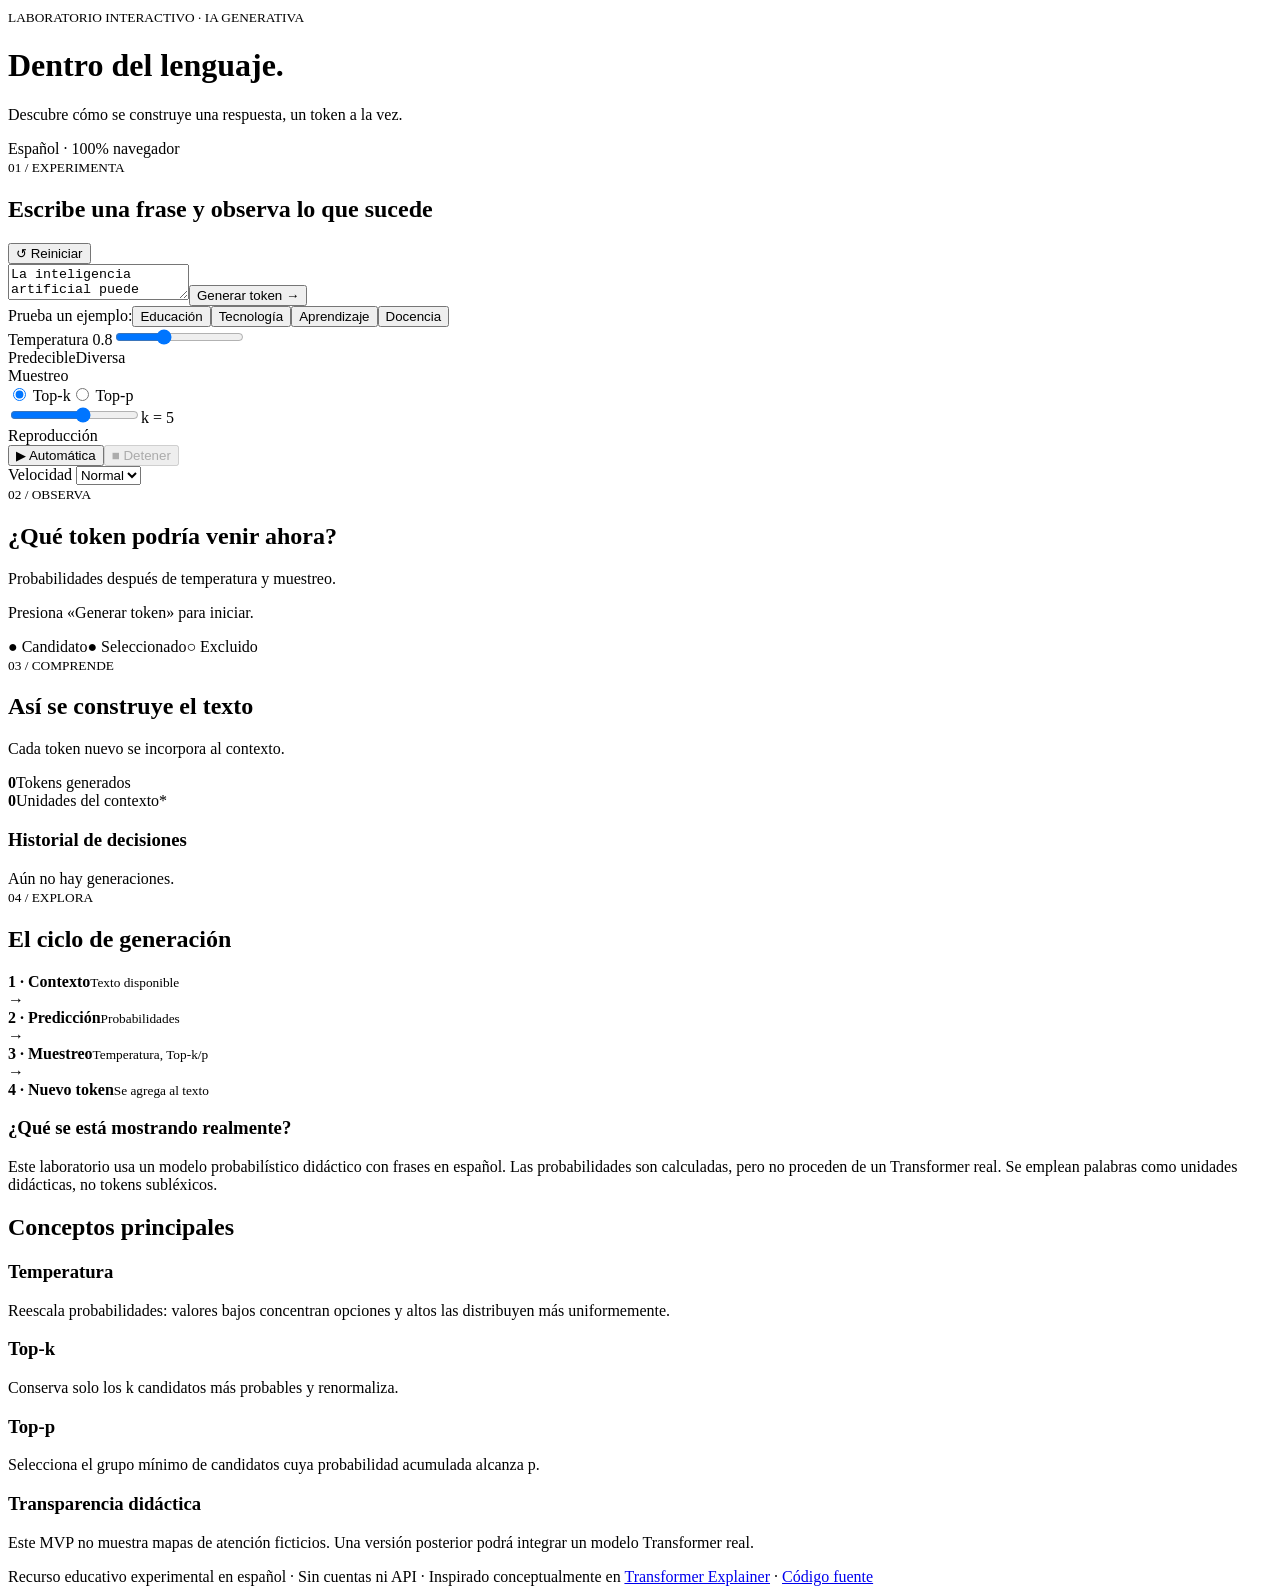
==== index.html @ 7b376a03 "feat: publicar interfaz interactiva en español" ====
<!doctype html>
<html lang="es"><head><meta charset="utf-8"><meta name="viewport" content="width=device-width,initial-scale=1"><meta name="theme-color" content="#101e38"><title>Dentro del lenguaje · Laboratorio de generación</title><link rel="stylesheet" href="styles.css"></head>
<body><header><div><small>LABORATORIO INTERACTIVO · IA GENERATIVA</small><h1>Dentro del lenguaje<span>.</span></h1><p>Descubre cómo se construye una respuesta, un token a la vez.</p></div><aside>Español · 100% navegador</aside></header>
<main><section><div class="heading"><div><small>01 / EXPERIMENTA</small><h2>Escribe una frase y observa lo que sucede</h2></div><button id="reset">↺ Reiniciar</button></div><div class="inputrow"><textarea id="prompt" rows="2" maxlength="230" aria-label="Texto de inicio">La inteligencia artificial puede ayudar a los estudiantes a</textarea><button id="next" class="primary">Generar token →</button></div><div class="samples"><span>Prueba un ejemplo:</span><button data-example="La inteligencia artificial puede ayudar a los estudiantes a">Educación</button><button data-example="En el futuro la tecnología permitirá">Tecnología</button><button data-example="Para aprender de manera efectiva es importante">Aprendizaje</button><button data-example="Los docentes pueden utilizar herramientas digitales para">Docencia</button></div>
<div class="controls"><div class="control"><label for="temperature">Temperatura <output id="tempOut">0.8</output></label><input id="temperature" type="range" min="0.1" max="2" step="0.1" value="0.8"><div class="rangelegend"><span>Predecible</span><span>Diversa</span></div></div><div class="control"><div class="label">Muestreo</div><div class="segmented"><label><input type="radio" name="sampling" value="topk" checked> Top-k</label><label><input type="radio" name="sampling" value="topp"> Top-p</label></div><div class="subslider"><input id="sampleValue" type="range" min="1" max="8" step="1" value="5"><output id="sampleOut">k = 5</output></div></div><div class="control"><div class="label">Reproducción</div><div class="actionrow"><button id="auto">▶ Automática</button><button id="stop" disabled>■ Detener</button></div><label class="speed">Velocidad <select id="speed"><option value="1400">Lenta</option><option selected value="850">Normal</option><option value="350">Rápida</option></select></label></div></div></section>
<div class="analysis"><section><small>02 / OBSERVA</small><h2>¿Qué token podría venir ahora?</h2><p class="muted">Probabilidades después de temperatura y muestreo.</p><div id="bars" class="bars" aria-live="polite"></div><p id="selectionInfo" class="micro">Presiona «Generar token» para iniciar.</p><div class="legend"><span>● Candidato</span><span>● Seleccionado</span><span>○ Excluido</span></div></section><section><small>03 / COMPRENDE</small><h2>Así se construye el texto</h2><p class="muted">Cada token nuevo se incorpora al contexto.</p><div id="output" class="generated" aria-live="polite"></div><div class="metricrow"><div><strong id="tokenCount">0</strong><span>Tokens generados</span></div><div><strong id="contextCount">0</strong><span>Unidades del contexto*</span></div></div><h3>Historial de decisiones</h3><div id="history" class="history">Aún no hay generaciones.</div></section></div>
<section><small>04 / EXPLORA</small><h2>El ciclo de generación</h2><div class="pipeline"><div class="stage" id="stage0"><strong>1 · Contexto</strong><small>Texto disponible</small></div><b>→</b><div class="stage" id="stage1"><strong>2 · Predicción</strong><small>Probabilidades</small></div><b>→</b><div class="stage" id="stage2"><strong>3 · Muestreo</strong><small>Temperatura, Top-k/p</small></div><b>→</b><div class="stage" id="stage3"><strong>4 · Nuevo token</strong><small>Se agrega al texto</small></div></div><div class="explain"><h3 id="explainTitle">¿Qué se está mostrando realmente?</h3><p id="explainBody">Este laboratorio usa un modelo probabilístico didáctico con frases en español. Las probabilidades son calculadas, pero no proceden de un Transformer real. Se emplean palabras como unidades didácticas, no tokens subléxicos.</p></div></section>
<section><h2>Conceptos principales</h2><div class="notegrid"><article><h3>Temperatura</h3><p>Reescala probabilidades: valores bajos concentran opciones y altos las distribuyen más uniformemente.</p></article><article><h3>Top-k</h3><p>Conserva solo los k candidatos más probables y renormaliza.</p></article><article><h3>Top-p</h3><p>Selecciona el grupo mínimo de candidatos cuya probabilidad acumulada alcanza p.</p></article><article><h3>Transparencia didáctica</h3><p>Este MVP no muestra mapas de atención ficticios. Una versión posterior podrá integrar un modelo Transformer real.</p></article></div></section></main><footer>Recurso educativo experimental en español · Sin cuentas ni API · Inspirado conceptualmente en <a href="https://poloclub.github.io/transformer-explainer/" target="_blank" rel="noreferrer">Transformer Explainer</a> · <a href="https://github.com/juliopez/generacion-texto-ia-es">Código fuente</a></footer><script src="app.js"></script></body></html>
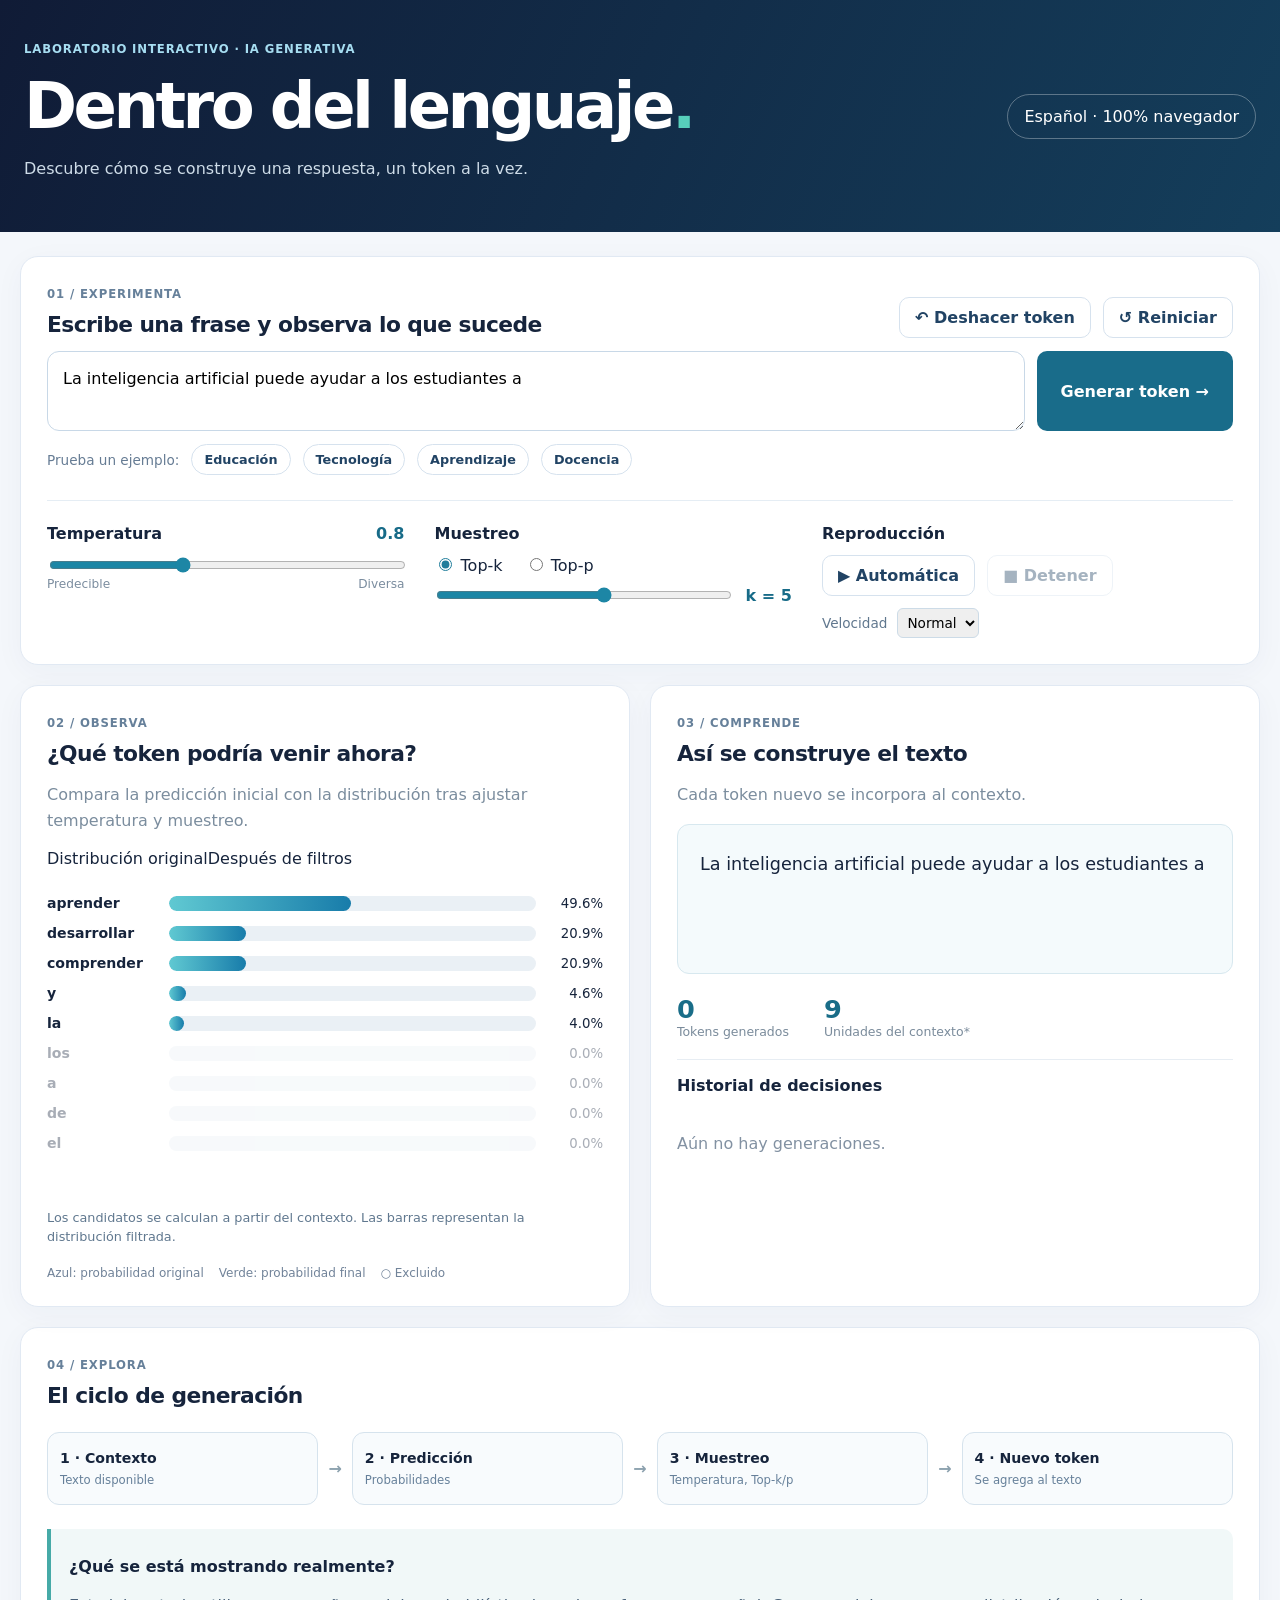
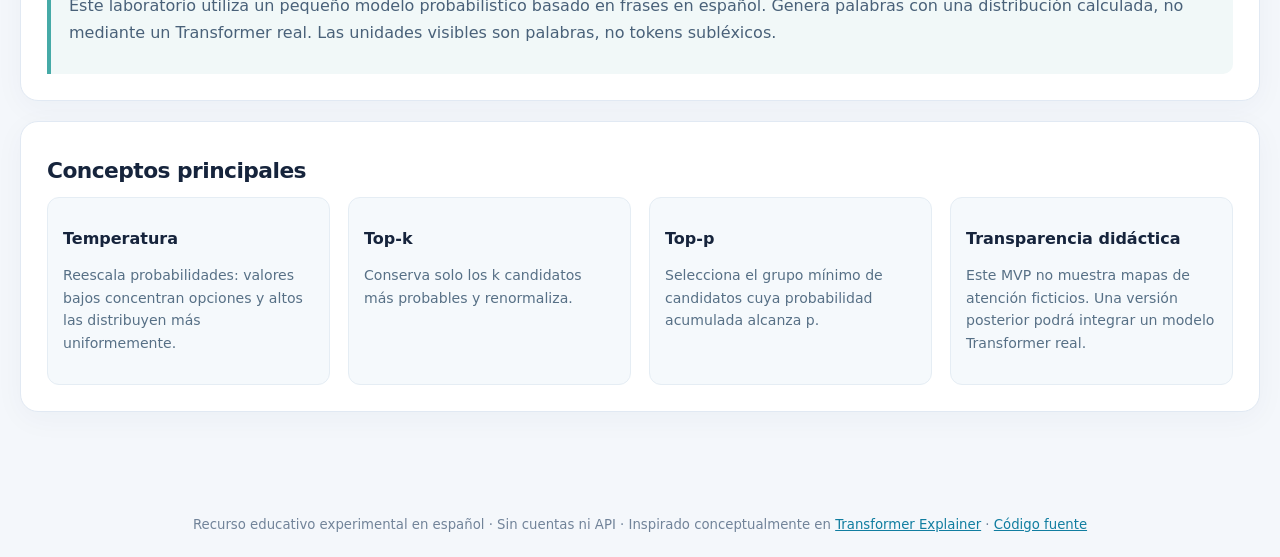
==== commit f794b3fd: "feat(v0.2): comparar probabilidades y deshacer generación" ====
--- a/index.html
+++ b/index.html
@@ -1,8 +1,8 @@
 <!doctype html>
 <html lang="es"><head><meta charset="utf-8"><meta name="viewport" content="width=device-width,initial-scale=1"><meta name="theme-color" content="#101e38"><title>Dentro del lenguaje · Laboratorio de generación</title><link rel="stylesheet" href="styles.css"></head>
 <body><header><div><small>LABORATORIO INTERACTIVO · IA GENERATIVA</small><h1>Dentro del lenguaje<span>.</span></h1><p>Descubre cómo se construye una respuesta, un token a la vez.</p></div><aside>Español · 100% navegador</aside></header>
-<main><section><div class="heading"><div><small>01 / EXPERIMENTA</small><h2>Escribe una frase y observa lo que sucede</h2></div><button id="reset">↺ Reiniciar</button></div><div class="inputrow"><textarea id="prompt" rows="2" maxlength="230" aria-label="Texto de inicio">La inteligencia artificial puede ayudar a los estudiantes a</textarea><button id="next" class="primary">Generar token →</button></div><div class="samples"><span>Prueba un ejemplo:</span><button data-example="La inteligencia artificial puede ayudar a los estudiantes a">Educación</button><button data-example="En el futuro la tecnología permitirá">Tecnología</button><button data-example="Para aprender de manera efectiva es importante">Aprendizaje</button><button data-example="Los docentes pueden utilizar herramientas digitales para">Docencia</button></div>
+<main><section><div class="heading"><div><small>01 / EXPERIMENTA</small><h2>Escribe una frase y observa lo que sucede</h2></div><div class="actionrow"><button id="undo">↶ Deshacer token</button><button id="reset">↺ Reiniciar</button></div></div><div class="inputrow"><textarea id="prompt" rows="2" maxlength="230" aria-label="Texto de inicio">La inteligencia artificial puede ayudar a los estudiantes a</textarea><button id="next" class="primary">Generar token →</button></div><div class="samples"><span>Prueba un ejemplo:</span><button data-example="La inteligencia artificial puede ayudar a los estudiantes a">Educación</button><button data-example="En el futuro la tecnología permitirá">Tecnología</button><button data-example="Para aprender de manera efectiva es importante">Aprendizaje</button><button data-example="Los docentes pueden utilizar herramientas digitales para">Docencia</button></div>
 <div class="controls"><div class="control"><label for="temperature">Temperatura <output id="tempOut">0.8</output></label><input id="temperature" type="range" min="0.1" max="2" step="0.1" value="0.8"><div class="rangelegend"><span>Predecible</span><span>Diversa</span></div></div><div class="control"><div class="label">Muestreo</div><div class="segmented"><label><input type="radio" name="sampling" value="topk" checked> Top-k</label><label><input type="radio" name="sampling" value="topp"> Top-p</label></div><div class="subslider"><input id="sampleValue" type="range" min="1" max="8" step="1" value="5"><output id="sampleOut">k = 5</output></div></div><div class="control"><div class="label">Reproducción</div><div class="actionrow"><button id="auto">▶ Automática</button><button id="stop" disabled>■ Detener</button></div><label class="speed">Velocidad <select id="speed"><option value="1400">Lenta</option><option selected value="850">Normal</option><option value="350">Rápida</option></select></label></div></div></section>
-<div class="analysis"><section><small>02 / OBSERVA</small><h2>¿Qué token podría venir ahora?</h2><p class="muted">Probabilidades después de temperatura y muestreo.</p><div id="bars" class="bars" aria-live="polite"></div><p id="selectionInfo" class="micro">Presiona «Generar token» para iniciar.</p><div class="legend"><span>● Candidato</span><span>● Seleccionado</span><span>○ Excluido</span></div></section><section><small>03 / COMPRENDE</small><h2>Así se construye el texto</h2><p class="muted">Cada token nuevo se incorpora al contexto.</p><div id="output" class="generated" aria-live="polite"></div><div class="metricrow"><div><strong id="tokenCount">0</strong><span>Tokens generados</span></div><div><strong id="contextCount">0</strong><span>Unidades del contexto*</span></div></div><h3>Historial de decisiones</h3><div id="history" class="history">Aún no hay generaciones.</div></section></div>
+<div class="analysis"><section><small>02 / OBSERVA</small><h2>¿Qué token podría venir ahora?</h2><p class="muted">Compara la predicción inicial con la distribución tras ajustar temperatura y muestreo.</p><div class="compareheader"><span>Distribución original</span><span>Después de filtros</span></div><div id="bars" class="bars" aria-live="polite"></div><p id="selectionInfo" class="micro">Presiona «Generar token» para iniciar.</p><div class="legend"><span>Azul: probabilidad original</span><span>Verde: probabilidad final</span><span>○ Excluido</span></div></section><section><small>03 / COMPRENDE</small><h2>Así se construye el texto</h2><p class="muted">Cada token nuevo se incorpora al contexto.</p><div id="output" class="generated" aria-live="polite"></div><div class="metricrow"><div><strong id="tokenCount">0</strong><span>Tokens generados</span></div><div><strong id="contextCount">0</strong><span>Unidades del contexto*</span></div></div><h3>Historial de decisiones</h3><div id="history" class="history">Aún no hay generaciones.</div></section></div>
 <section><small>04 / EXPLORA</small><h2>El ciclo de generación</h2><div class="pipeline"><div class="stage" id="stage0"><strong>1 · Contexto</strong><small>Texto disponible</small></div><b>→</b><div class="stage" id="stage1"><strong>2 · Predicción</strong><small>Probabilidades</small></div><b>→</b><div class="stage" id="stage2"><strong>3 · Muestreo</strong><small>Temperatura, Top-k/p</small></div><b>→</b><div class="stage" id="stage3"><strong>4 · Nuevo token</strong><small>Se agrega al texto</small></div></div><div class="explain"><h3 id="explainTitle">¿Qué se está mostrando realmente?</h3><p id="explainBody">Este laboratorio usa un modelo probabilístico didáctico con frases en español. Las probabilidades son calculadas, pero no proceden de un Transformer real. Se emplean palabras como unidades didácticas, no tokens subléxicos.</p></div></section>
 <section><h2>Conceptos principales</h2><div class="notegrid"><article><h3>Temperatura</h3><p>Reescala probabilidades: valores bajos concentran opciones y altos las distribuyen más uniformemente.</p></article><article><h3>Top-k</h3><p>Conserva solo los k candidatos más probables y renormaliza.</p></article><article><h3>Top-p</h3><p>Selecciona el grupo mínimo de candidatos cuya probabilidad acumulada alcanza p.</p></article><article><h3>Transparencia didáctica</h3><p>Este MVP no muestra mapas de atención ficticios. Una versión posterior podrá integrar un modelo Transformer real.</p></article></div></section></main><footer>Recurso educativo experimental en español · Sin cuentas ni API · Inspirado conceptualmente en <a href="https://poloclub.github.io/transformer-explainer/" target="_blank" rel="noreferrer">Transformer Explainer</a> · <a href="https://github.com/juliopez/generacion-texto-ia-es">Código fuente</a></footer><script src="app.js"></script></body></html>
--- a/styles.css
+++ b/styles.css
@@ -0,0 +1 @@
+:root{font-family:Inter,system-ui,-apple-system,"Segoe UI",sans-serif;color:#16243c;background:#f4f7fb;font-synthesis:none}*{box-sizing:border-box}body{margin:0}header{background:linear-gradient(115deg,#101b36,#143e5b);color:white;padding:38px max(24px,calc((100vw - 1240px)/2));display:flex;justify-content:space-between;gap:20px;align-items:center}header h1{font-size:clamp(2.4rem,5vw,4.2rem);letter-spacing:-.055em;margin:12px 0 4px}header h1 span{color:#57cfbb}header p{color:#cedce8}header aside{border:1px solid #ffffff50;border-radius:40px;padding:12px 16px;white-space:nowrap}small{color:#66809a;font-weight:750;letter-spacing:.075em;font-size:.73rem}header small{color:#a6ddf1}main{max-width:1280px;margin:24px auto;padding:0 20px 36px}section{background:white;border:1px solid #e1e9f3;border-radius:18px;padding:26px;margin-bottom:20px;box-shadow:0 7px 30px #213b5a0a}h2{font-size:1.36rem;letter-spacing:-.025em;margin:10px 0 14px}h3{font-size:1rem}button,select,textarea{font:inherit}button{border:1px solid #d6e2ee;background:white;padding:10px 15px;border-radius:10px;cursor:pointer;color:#214364;font-weight:600}button:hover:not(:disabled){background:#eff8fa;border-color:#85bfc8}button:disabled{opacity:.4;cursor:not-allowed}.primary{background:#196c8a;color:white;border:0;padding:13px 24px}.primary:hover:not(:disabled){background:#10536e}.heading,.inputrow,.samples,.actionrow,.metricrow,.rangelegend,.subslider{display:flex;align-items:center;gap:12px}.heading{justify-content:space-between}.inputrow{align-items:stretch}.inputrow textarea{flex:1;min-width:0;resize:vertical;border:1px solid #c8d8e7;padding:15px;border-radius:12px;line-height:1.5}.samples{margin-top:13px;flex-wrap:wrap;color:#667c94;font-size:.85rem}.samples button{font-size:.8rem;padding:7px 12px;border-radius:50px}.controls{margin-top:25px;padding-top:23px;border-top:1px solid #e5edf4;display:grid;grid-template-columns:1fr 1fr 1.15fr;gap:30px}.control>label:first-child,.label{font-weight:700;display:flex;justify-content:space-between;align-items:center;margin-bottom:12px}.control input[type=range]{width:100%;accent-color:#1d86a5}output{font-weight:800;color:#176b88}.rangelegend{justify-content:space-between;color:#7b8d9f;font-size:.76rem}.segmented{display:flex;gap:22px;margin:10px 0}.segmented input{accent-color:#207d9b}.subslider output{white-space:nowrap}.speed{display:flex;align-items:center;gap:10px;margin-top:12px;color:#60778e;font-size:.85rem}.speed select{padding:5px;border:1px solid #ccdbe7;border-radius:6px}.analysis{display:grid;grid-template-columns:1fr 1fr;gap:20px}.analysis section{min-width:0}.muted{color:#7b8d9e;line-height:1.6}.bars{margin:20px 0;min-height:300px}.barrow{display:grid;grid-template-columns:110px 1fr 55px;gap:12px;align-items:center;padding:7px 0}.tokenlabel{white-space:nowrap;overflow:hidden;text-overflow:ellipsis;font-weight:600;font-size:.88rem}.track{background:#eaf0f5;border-radius:100px;height:15px;overflow:hidden}.fill{height:100%;border-radius:100px;background:linear-gradient(90deg,#60c9d2,#187caa);transition:width .22s ease}.chosen .fill{background:linear-gradient(90deg,#25b89a,#0f9d77)}.chosen .tokenlabel{color:#087e5f}.excluded{opacity:.37}.prob{text-align:right;font-variant-numeric:tabular-nums;font-size:.83rem}.micro{color:#60788f;font-size:.8rem;line-height:1.5;min-height:45px}.legend{display:flex;gap:15px;flex-wrap:wrap;color:#718399;font-size:.75rem}.generated{border:1px solid #d7e8ef;background:#f4fafc;border-radius:12px;min-height:150px;padding:22px;line-height:2;font-size:1.1rem;word-break:break-word}.generated .fresh{background:#c4f3dc;color:#095e47;padding:3px 6px;border-radius:5px;animation:appear .4s ease}@keyframes appear{from{background:#1ba77a;color:white}to{background:#c4f3dc;color:#095e47}}.metricrow{border-bottom:1px solid #e7edf3;padding:20px 0;gap:35px}.metricrow div{display:flex;flex-direction:column}.metricrow strong{font-size:1.6rem;color:#196d88}.metricrow span{color:#7a8b9b;font-size:.78rem}.history{display:flex;align-items:center;flex-wrap:wrap;gap:7px;min-height:65px;color:#8291a2}.chip{font-size:.79rem;background:#ebf3f8;color:#1d5271;border-radius:7px;padding:7px 10px}.pipeline{display:flex;align-items:center;justify-content:space-between;gap:10px;margin:24px 0}.stage{border:1px solid #d6e3ed;background:#f8fbfd;border-radius:12px;flex:1;padding:17px 12px;display:flex;flex-direction:column;gap:7px;min-width:0}.stage.active{border-color:#1b978f;background:#e3f8ef}.stage strong{font-size:.88rem}.stage small{font-weight:500;letter-spacing:0}.pipeline>b{color:#8ca1ae}.explain{border-left:4px solid #46aaa7;background:#f1f8f8;padding:12px 18px;border-radius:0 10px 10px 0}.explain p{color:#496179;line-height:1.7}.notegrid{display:grid;grid-template-columns:repeat(4,1fr);gap:18px}.notegrid article{background:#f5f9fc;border:1px solid #e5edf4;border-radius:12px;padding:15px}.notegrid p{color:#577086;line-height:1.6;font-size:.88rem}footer{text-align:center;padding:25px;color:#718399;font-size:.83rem}a{color:#107da0}@media(max-width:950px){.controls{grid-template-columns:1fr 1fr}.analysis{grid-template-columns:1fr}.notegrid{grid-template-columns:repeat(2,1fr)}}@media(max-width:650px){header{padding:28px 20px;display:block}header aside{display:inline-block;margin-top:10px}.heading{align-items:flex-start}.inputrow{flex-direction:column}.controls{grid-template-columns:1fr}.pipeline{flex-direction:column;align-items:stretch}.pipeline>b{transform:rotate(90deg);text-align:center}.notegrid{grid-template-columns:1fr}.barrow{grid-template-columns:90px 1fr 48px}section{padding:19px}}
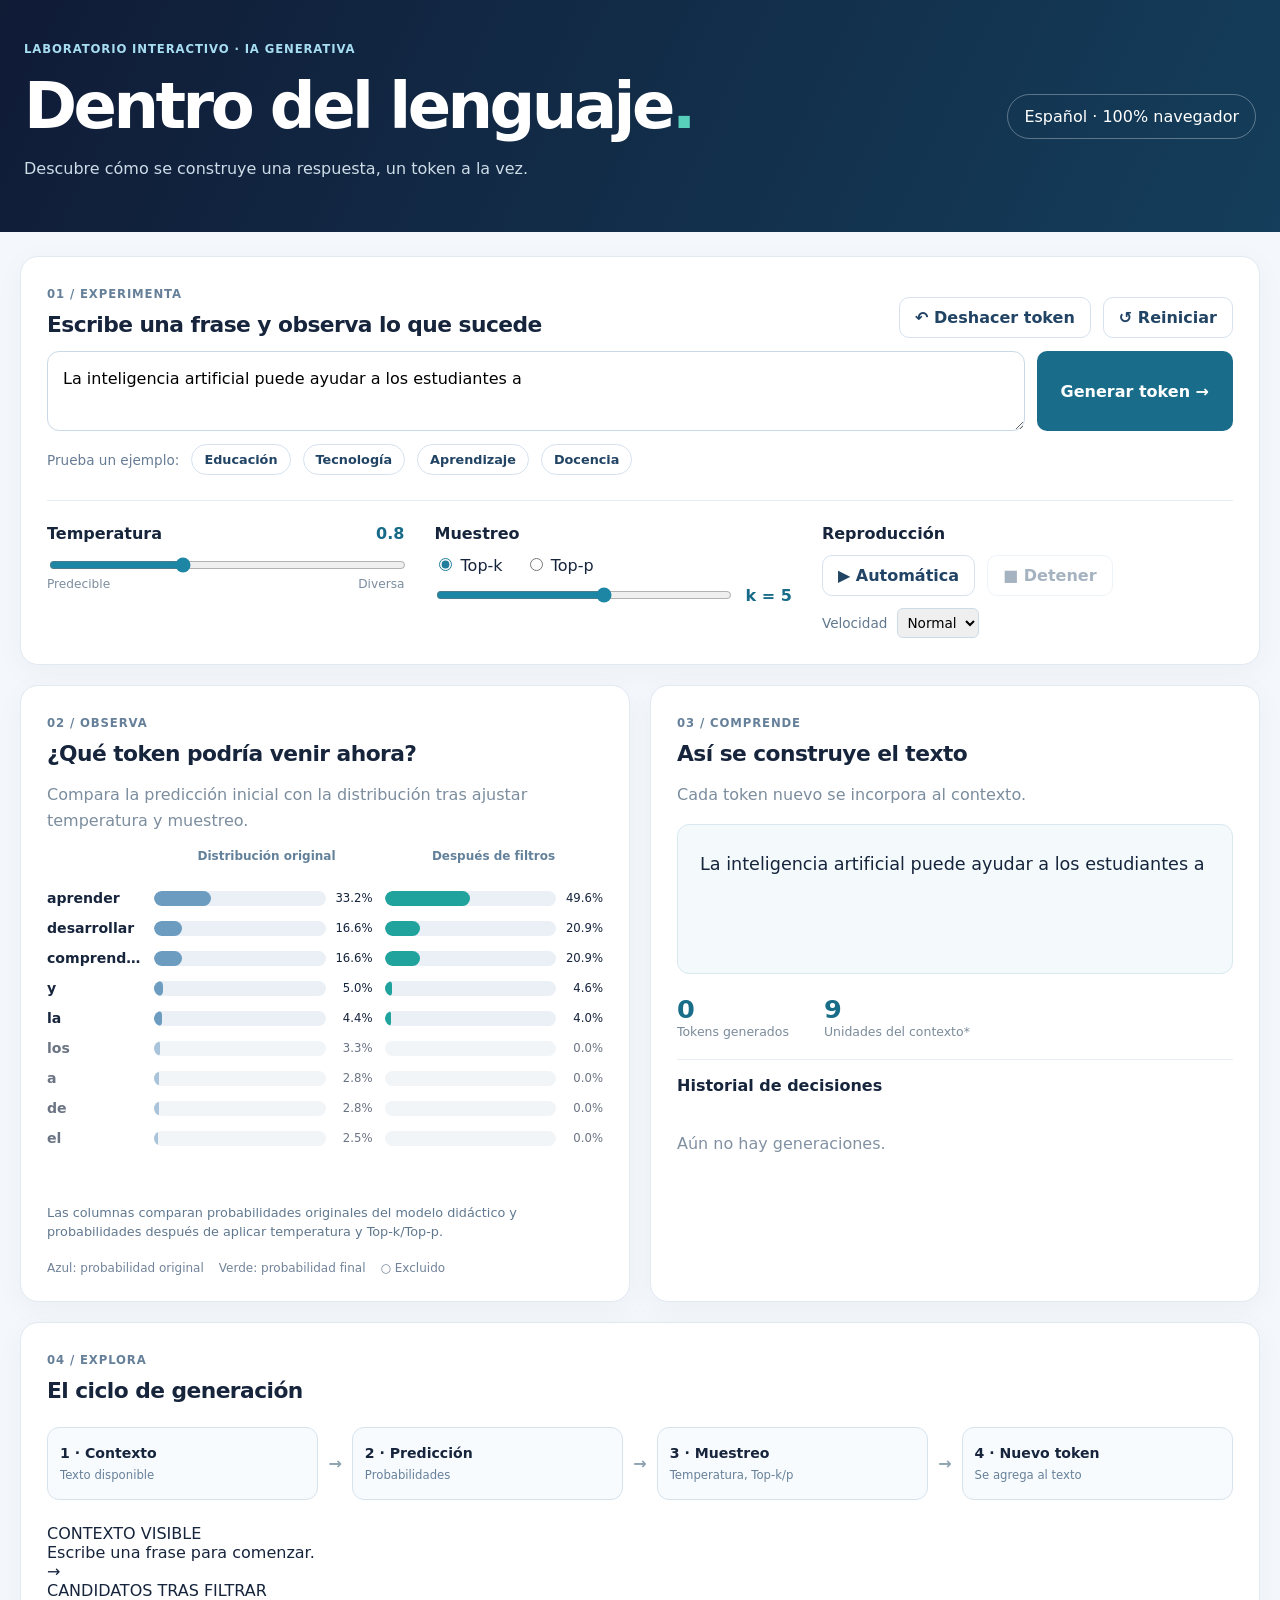
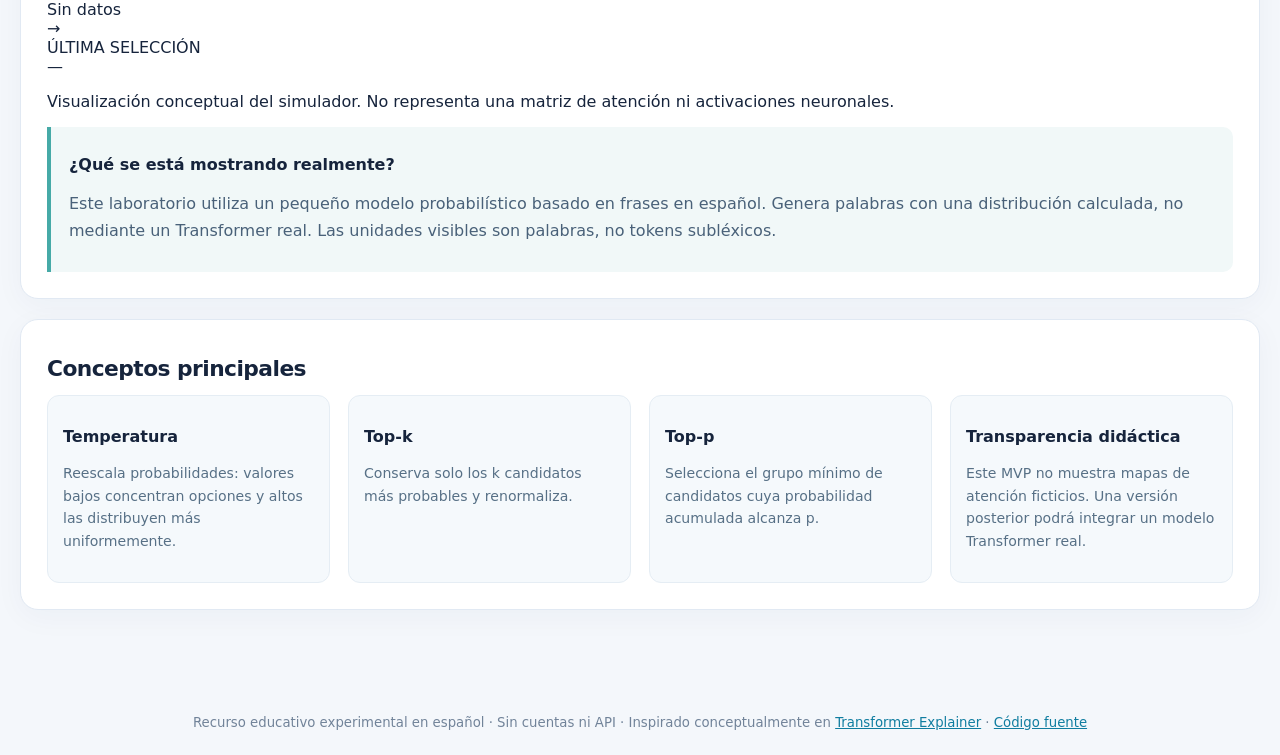
==== commit fa0dd723: "feat: diagrama interactivo del contexto, candidatos y selección" ====
--- a/index.html
+++ b/index.html
@@ -4,5 +4,5 @@
 <main><section><div class="heading"><div><small>01 / EXPERIMENTA</small><h2>Escribe una frase y observa lo que sucede</h2></div><div class="actionrow"><button id="undo">↶ Deshacer token</button><button id="reset">↺ Reiniciar</button></div></div><div class="inputrow"><textarea id="prompt" rows="2" maxlength="230" aria-label="Texto de inicio">La inteligencia artificial puede ayudar a los estudiantes a</textarea><button id="next" class="primary">Generar token →</button></div><div class="samples"><span>Prueba un ejemplo:</span><button data-example="La inteligencia artificial puede ayudar a los estudiantes a">Educación</button><button data-example="En el futuro la tecnología permitirá">Tecnología</button><button data-example="Para aprender de manera efectiva es importante">Aprendizaje</button><button data-example="Los docentes pueden utilizar herramientas digitales para">Docencia</button></div>
 <div class="controls"><div class="control"><label for="temperature">Temperatura <output id="tempOut">0.8</output></label><input id="temperature" type="range" min="0.1" max="2" step="0.1" value="0.8"><div class="rangelegend"><span>Predecible</span><span>Diversa</span></div></div><div class="control"><div class="label">Muestreo</div><div class="segmented"><label><input type="radio" name="sampling" value="topk" checked> Top-k</label><label><input type="radio" name="sampling" value="topp"> Top-p</label></div><div class="subslider"><input id="sampleValue" type="range" min="1" max="8" step="1" value="5"><output id="sampleOut">k = 5</output></div></div><div class="control"><div class="label">Reproducción</div><div class="actionrow"><button id="auto">▶ Automática</button><button id="stop" disabled>■ Detener</button></div><label class="speed">Velocidad <select id="speed"><option value="1400">Lenta</option><option selected value="850">Normal</option><option value="350">Rápida</option></select></label></div></div></section>
 <div class="analysis"><section><small>02 / OBSERVA</small><h2>¿Qué token podría venir ahora?</h2><p class="muted">Compara la predicción inicial con la distribución tras ajustar temperatura y muestreo.</p><div class="compareheader"><span>Distribución original</span><span>Después de filtros</span></div><div id="bars" class="bars" aria-live="polite"></div><p id="selectionInfo" class="micro">Presiona «Generar token» para iniciar.</p><div class="legend"><span>Azul: probabilidad original</span><span>Verde: probabilidad final</span><span>○ Excluido</span></div></section><section><small>03 / COMPRENDE</small><h2>Así se construye el texto</h2><p class="muted">Cada token nuevo se incorpora al contexto.</p><div id="output" class="generated" aria-live="polite"></div><div class="metricrow"><div><strong id="tokenCount">0</strong><span>Tokens generados</span></div><div><strong id="contextCount">0</strong><span>Unidades del contexto*</span></div></div><h3>Historial de decisiones</h3><div id="history" class="history">Aún no hay generaciones.</div></section></div>
-<section><small>04 / EXPLORA</small><h2>El ciclo de generación</h2><div class="pipeline"><div class="stage" id="stage0"><strong>1 · Contexto</strong><small>Texto disponible</small></div><b>→</b><div class="stage" id="stage1"><strong>2 · Predicción</strong><small>Probabilidades</small></div><b>→</b><div class="stage" id="stage2"><strong>3 · Muestreo</strong><small>Temperatura, Top-k/p</small></div><b>→</b><div class="stage" id="stage3"><strong>4 · Nuevo token</strong><small>Se agrega al texto</small></div></div><div class="explain"><h3 id="explainTitle">¿Qué se está mostrando realmente?</h3><p id="explainBody">Este laboratorio usa un modelo probabilístico didáctico con frases en español. Las probabilidades son calculadas, pero no proceden de un Transformer real. Se emplean palabras como unidades didácticas, no tokens subléxicos.</p></div></section>
+<section><small>04 / EXPLORA</small><h2>El ciclo de generación</h2><div class="pipeline" aria-label="Etapas de la generación"><div class="stage" id="stage0"><strong>1 · Contexto</strong><small>Texto disponible</small></div><b>→</b><div class="stage" id="stage1"><strong>2 · Predicción</strong><small>Probabilidades</small></div><b>→</b><div class="stage" id="stage2"><strong>3 · Muestreo</strong><small>Temperatura, Top-k/p</small></div><b>→</b><div class="stage" id="stage3"><strong>4 · Nuevo token</strong><small>Se agrega al texto</small></div></div><div class="flowboard"><div class="flowbox"><span>CONTEXTO VISIBLE</span><div id="flowContext">Escribe una frase para comenzar.</div></div><div class="flowarrow">→</div><div class="flowbox"><span>CANDIDATOS TRAS FILTRAR</span><div id="flowCandidates">Sin datos</div></div><div class="flowarrow">→</div><div class="flowbox selectedflow"><span>ÚLTIMA SELECCIÓN</span><div id="flowChosen">—</div></div></div><p class="flowwarning">Visualización conceptual del simulador. No representa una matriz de atención ni activaciones neuronales.</p><div class="explain"><h3 id="explainTitle">¿Qué se está mostrando realmente?</h3><p id="explainBody">Este laboratorio usa un modelo probabilístico didáctico con frases en español. Las probabilidades son calculadas, pero no proceden de un Transformer real. Se emplean palabras como unidades didácticas, no tokens subléxicos.</p></div></section>
 <section><h2>Conceptos principales</h2><div class="notegrid"><article><h3>Temperatura</h3><p>Reescala probabilidades: valores bajos concentran opciones y altos las distribuyen más uniformemente.</p></article><article><h3>Top-k</h3><p>Conserva solo los k candidatos más probables y renormaliza.</p></article><article><h3>Top-p</h3><p>Selecciona el grupo mínimo de candidatos cuya probabilidad acumulada alcanza p.</p></article><article><h3>Transparencia didáctica</h3><p>Este MVP no muestra mapas de atención ficticios. Una versión posterior podrá integrar un modelo Transformer real.</p></article></div></section></main><footer>Recurso educativo experimental en español · Sin cuentas ni API · Inspirado conceptualmente en <a href="https://poloclub.github.io/transformer-explainer/" target="_blank" rel="noreferrer">Transformer Explainer</a> · <a href="https://github.com/juliopez/generacion-texto-ia-es">Código fuente</a></footer><script src="app.js"></script></body></html>
--- a/styles.css
+++ b/styles.css
@@ -1 +1,3 @@
-:root{font-family:Inter,system-ui,-apple-system,"Segoe UI",sans-serif;color:#16243c;background:#f4f7fb;font-synthesis:none}*{box-sizing:border-box}body{margin:0}header{background:linear-gradient(115deg,#101b36,#143e5b);color:white;padding:38px max(24px,calc((100vw - 1240px)/2));display:flex;justify-content:space-between;gap:20px;align-items:center}header h1{font-size:clamp(2.4rem,5vw,4.2rem);letter-spacing:-.055em;margin:12px 0 4px}header h1 span{color:#57cfbb}header p{color:#cedce8}header aside{border:1px solid #ffffff50;border-radius:40px;padding:12px 16px;white-space:nowrap}small{color:#66809a;font-weight:750;letter-spacing:.075em;font-size:.73rem}header small{color:#a6ddf1}main{max-width:1280px;margin:24px auto;padding:0 20px 36px}section{background:white;border:1px solid #e1e9f3;border-radius:18px;padding:26px;margin-bottom:20px;box-shadow:0 7px 30px #213b5a0a}h2{font-size:1.36rem;letter-spacing:-.025em;margin:10px 0 14px}h3{font-size:1rem}button,select,textarea{font:inherit}button{border:1px solid #d6e2ee;background:white;padding:10px 15px;border-radius:10px;cursor:pointer;color:#214364;font-weight:600}button:hover:not(:disabled){background:#eff8fa;border-color:#85bfc8}button:disabled{opacity:.4;cursor:not-allowed}.primary{background:#196c8a;color:white;border:0;padding:13px 24px}.primary:hover:not(:disabled){background:#10536e}.heading,.inputrow,.samples,.actionrow,.metricrow,.rangelegend,.subslider{display:flex;align-items:center;gap:12px}.heading{justify-content:space-between}.inputrow{align-items:stretch}.inputrow textarea{flex:1;min-width:0;resize:vertical;border:1px solid #c8d8e7;padding:15px;border-radius:12px;line-height:1.5}.samples{margin-top:13px;flex-wrap:wrap;color:#667c94;font-size:.85rem}.samples button{font-size:.8rem;padding:7px 12px;border-radius:50px}.controls{margin-top:25px;padding-top:23px;border-top:1px solid #e5edf4;display:grid;grid-template-columns:1fr 1fr 1.15fr;gap:30px}.control>label:first-child,.label{font-weight:700;display:flex;justify-content:space-between;align-items:center;margin-bottom:12px}.control input[type=range]{width:100%;accent-color:#1d86a5}output{font-weight:800;color:#176b88}.rangelegend{justify-content:space-between;color:#7b8d9f;font-size:.76rem}.segmented{display:flex;gap:22px;margin:10px 0}.segmented input{accent-color:#207d9b}.subslider output{white-space:nowrap}.speed{display:flex;align-items:center;gap:10px;margin-top:12px;color:#60778e;font-size:.85rem}.speed select{padding:5px;border:1px solid #ccdbe7;border-radius:6px}.analysis{display:grid;grid-template-columns:1fr 1fr;gap:20px}.analysis section{min-width:0}.muted{color:#7b8d9e;line-height:1.6}.bars{margin:20px 0;min-height:300px}.barrow{display:grid;grid-template-columns:110px 1fr 55px;gap:12px;align-items:center;padding:7px 0}.tokenlabel{white-space:nowrap;overflow:hidden;text-overflow:ellipsis;font-weight:600;font-size:.88rem}.track{background:#eaf0f5;border-radius:100px;height:15px;overflow:hidden}.fill{height:100%;border-radius:100px;background:linear-gradient(90deg,#60c9d2,#187caa);transition:width .22s ease}.chosen .fill{background:linear-gradient(90deg,#25b89a,#0f9d77)}.chosen .tokenlabel{color:#087e5f}.excluded{opacity:.37}.prob{text-align:right;font-variant-numeric:tabular-nums;font-size:.83rem}.micro{color:#60788f;font-size:.8rem;line-height:1.5;min-height:45px}.legend{display:flex;gap:15px;flex-wrap:wrap;color:#718399;font-size:.75rem}.generated{border:1px solid #d7e8ef;background:#f4fafc;border-radius:12px;min-height:150px;padding:22px;line-height:2;font-size:1.1rem;word-break:break-word}.generated .fresh{background:#c4f3dc;color:#095e47;padding:3px 6px;border-radius:5px;animation:appear .4s ease}@keyframes appear{from{background:#1ba77a;color:white}to{background:#c4f3dc;color:#095e47}}.metricrow{border-bottom:1px solid #e7edf3;padding:20px 0;gap:35px}.metricrow div{display:flex;flex-direction:column}.metricrow strong{font-size:1.6rem;color:#196d88}.metricrow span{color:#7a8b9b;font-size:.78rem}.history{display:flex;align-items:center;flex-wrap:wrap;gap:7px;min-height:65px;color:#8291a2}.chip{font-size:.79rem;background:#ebf3f8;color:#1d5271;border-radius:7px;padding:7px 10px}.pipeline{display:flex;align-items:center;justify-content:space-between;gap:10px;margin:24px 0}.stage{border:1px solid #d6e3ed;background:#f8fbfd;border-radius:12px;flex:1;padding:17px 12px;display:flex;flex-direction:column;gap:7px;min-width:0}.stage.active{border-color:#1b978f;background:#e3f8ef}.stage strong{font-size:.88rem}.stage small{font-weight:500;letter-spacing:0}.pipeline>b{color:#8ca1ae}.explain{border-left:4px solid #46aaa7;background:#f1f8f8;padding:12px 18px;border-radius:0 10px 10px 0}.explain p{color:#496179;line-height:1.7}.notegrid{display:grid;grid-template-columns:repeat(4,1fr);gap:18px}.notegrid article{background:#f5f9fc;border:1px solid #e5edf4;border-radius:12px;padding:15px}.notegrid p{color:#577086;line-height:1.6;font-size:.88rem}footer{text-align:center;padding:25px;color:#718399;font-size:.83rem}a{color:#107da0}@media(max-width:950px){.controls{grid-template-columns:1fr 1fr}.analysis{grid-template-columns:1fr}.notegrid{grid-template-columns:repeat(2,1fr)}}@media(max-width:650px){header{padding:28px 20px;display:block}header aside{display:inline-block;margin-top:10px}.heading{align-items:flex-start}.inputrow{flex-direction:column}.controls{grid-template-columns:1fr}.pipeline{flex-direction:column;align-items:stretch}.pipeline>b{transform:rotate(90deg);text-align:center}.notegrid{grid-template-columns:1fr}.barrow{grid-template-columns:90px 1fr 48px}section{padding:19px}}+:root{font-family:Inter,system-ui,-apple-system,"Segoe UI",sans-serif;color:#16243c;background:#f4f7fb;font-synthesis:none}*{box-sizing:border-box}body{margin:0}header{background:linear-gradient(115deg,#101b36,#143e5b);color:white;padding:38px max(24px,calc((100vw - 1240px)/2));display:flex;justify-content:space-between;gap:20px;align-items:center}header h1{font-size:clamp(2.4rem,5vw,4.2rem);letter-spacing:-.055em;margin:12px 0 4px}header h1 span{color:#57cfbb}header p{color:#cedce8}header aside{border:1px solid #ffffff50;border-radius:40px;padding:12px 16px;white-space:nowrap}small{color:#66809a;font-weight:750;letter-spacing:.075em;font-size:.73rem}header small{color:#a6ddf1}main{max-width:1280px;margin:24px auto;padding:0 20px 36px}section{background:white;border:1px solid #e1e9f3;border-radius:18px;padding:26px;margin-bottom:20px;box-shadow:0 7px 30px #213b5a0a}h2{font-size:1.36rem;letter-spacing:-.025em;margin:10px 0 14px}h3{font-size:1rem}button,select,textarea{font:inherit}button{border:1px solid #d6e2ee;background:white;padding:10px 15px;border-radius:10px;cursor:pointer;color:#214364;font-weight:600}button:hover:not(:disabled){background:#eff8fa;border-color:#85bfc8}button:disabled{opacity:.4;cursor:not-allowed}.primary{background:#196c8a;color:white;border:0;padding:13px 24px}.primary:hover:not(:disabled){background:#10536e}.heading,.inputrow,.samples,.actionrow,.metricrow,.rangelegend,.subslider{display:flex;align-items:center;gap:12px}.heading{justify-content:space-between}.inputrow{align-items:stretch}.inputrow textarea{flex:1;min-width:0;resize:vertical;border:1px solid #c8d8e7;padding:15px;border-radius:12px;line-height:1.5}.samples{margin-top:13px;flex-wrap:wrap;color:#667c94;font-size:.85rem}.samples button{font-size:.8rem;padding:7px 12px;border-radius:50px}.controls{margin-top:25px;padding-top:23px;border-top:1px solid #e5edf4;display:grid;grid-template-columns:1fr 1fr 1.15fr;gap:30px}.control>label:first-child,.label{font-weight:700;display:flex;justify-content:space-between;align-items:center;margin-bottom:12px}.control input[type=range]{width:100%;accent-color:#1d86a5}output{font-weight:800;color:#176b88}.rangelegend{justify-content:space-between;color:#7b8d9f;font-size:.76rem}.segmented{display:flex;gap:22px;margin:10px 0}.segmented input{accent-color:#207d9b}.subslider output{white-space:nowrap}.speed{display:flex;align-items:center;gap:10px;margin-top:12px;color:#60778e;font-size:.85rem}.speed select{padding:5px;border:1px solid #ccdbe7;border-radius:6px}.analysis{display:grid;grid-template-columns:1fr 1fr;gap:20px}.analysis section{min-width:0}.muted{color:#7b8d9e;line-height:1.6}.bars{margin:20px 0;min-height:300px}.barrow{display:grid;grid-template-columns:110px 1fr 55px;gap:12px;align-items:center;padding:7px 0}.tokenlabel{white-space:nowrap;overflow:hidden;text-overflow:ellipsis;font-weight:600;font-size:.88rem}.track{background:#eaf0f5;border-radius:100px;height:15px;overflow:hidden}.fill{height:100%;border-radius:100px;background:linear-gradient(90deg,#60c9d2,#187caa);transition:width .22s ease}.chosen .fill{background:linear-gradient(90deg,#25b89a,#0f9d77)}.chosen .tokenlabel{color:#087e5f}.excluded{opacity:.37}.prob{text-align:right;font-variant-numeric:tabular-nums;font-size:.83rem}.micro{color:#60788f;font-size:.8rem;line-height:1.5;min-height:45px}.legend{display:flex;gap:15px;flex-wrap:wrap;color:#718399;font-size:.75rem}.generated{border:1px solid #d7e8ef;background:#f4fafc;border-radius:12px;min-height:150px;padding:22px;line-height:2;font-size:1.1rem;word-break:break-word}.generated .fresh{background:#c4f3dc;color:#095e47;padding:3px 6px;border-radius:5px;animation:appear .4s ease}@keyframes appear{from{background:#1ba77a;color:white}to{background:#c4f3dc;color:#095e47}}.metricrow{border-bottom:1px solid #e7edf3;padding:20px 0;gap:35px}.metricrow div{display:flex;flex-direction:column}.metricrow strong{font-size:1.6rem;color:#196d88}.metricrow span{color:#7a8b9b;font-size:.78rem}.history{display:flex;align-items:center;flex-wrap:wrap;gap:7px;min-height:65px;color:#8291a2}.chip{font-size:.79rem;background:#ebf3f8;color:#1d5271;border-radius:7px;padding:7px 10px}.pipeline{display:flex;align-items:center;justify-content:space-between;gap:10px;margin:24px 0}.stage{border:1px solid #d6e3ed;background:#f8fbfd;border-radius:12px;flex:1;padding:17px 12px;display:flex;flex-direction:column;gap:7px;min-width:0}.stage.active{border-color:#1b978f;background:#e3f8ef}.stage strong{font-size:.88rem}.stage small{font-weight:500;letter-spacing:0}.pipeline>b{color:#8ca1ae}.explain{border-left:4px solid #46aaa7;background:#f1f8f8;padding:12px 18px;border-radius:0 10px 10px 0}.explain p{color:#496179;line-height:1.7}.notegrid{display:grid;grid-template-columns:repeat(4,1fr);gap:18px}.notegrid article{background:#f5f9fc;border:1px solid #e5edf4;border-radius:12px;padding:15px}.notegrid p{color:#577086;line-height:1.6;font-size:.88rem}footer{text-align:center;padding:25px;color:#718399;font-size:.83rem}a{color:#107da0}@media(max-width:950px){.controls{grid-template-columns:1fr 1fr}.analysis{grid-template-columns:1fr}.notegrid{grid-template-columns:repeat(2,1fr)}}@media(max-width:650px){header{padding:28px 20px;display:block}header aside{display:inline-block;margin-top:10px}.heading{align-items:flex-start}.inputrow{flex-direction:column}.controls{grid-template-columns:1fr}.pipeline{flex-direction:column;align-items:stretch}.pipeline>b{transform:rotate(90deg);text-align:center}.notegrid{grid-template-columns:1fr}.barrow{grid-template-columns:90px 1fr 48px}section{padding:19px}}
+/* v0.2: comparación entre distribución de base y distribución muestreada */
+.compareheader{display:grid;grid-template-columns:1fr 1fr;gap:8px;margin:13px 0 5px 110px;color:#63819a;font-size:.75rem;font-weight:700;text-align:center}.barrow.comparison{grid-template-columns:95px 1fr;gap:12px}.barpair{display:grid;grid-template-columns:1fr 1fr;gap:12px}.barunit{display:flex;align-items:center;gap:6px;min-width:0}.barunit .track{flex:1;min-width:0}.barunit .prob{width:41px;flex-shrink:0;font-size:.73rem}.fill.raw{background:#6c9cc0}.fill.post{background:#20a39d}.chosen .fill.post{background:#0a875d}.excluded{opacity:.63}.excluded .fill.raw{opacity:.9}@media(max-width:650px){.compareheader{margin-left:80px;font-size:.65rem}.barrow.comparison{grid-template-columns:72px 1fr}.barpair{gap:5px}.barunit{gap:2px;flex-direction:column}.barunit .track{width:100%}.barunit .prob{font-size:.65rem;width:auto}}
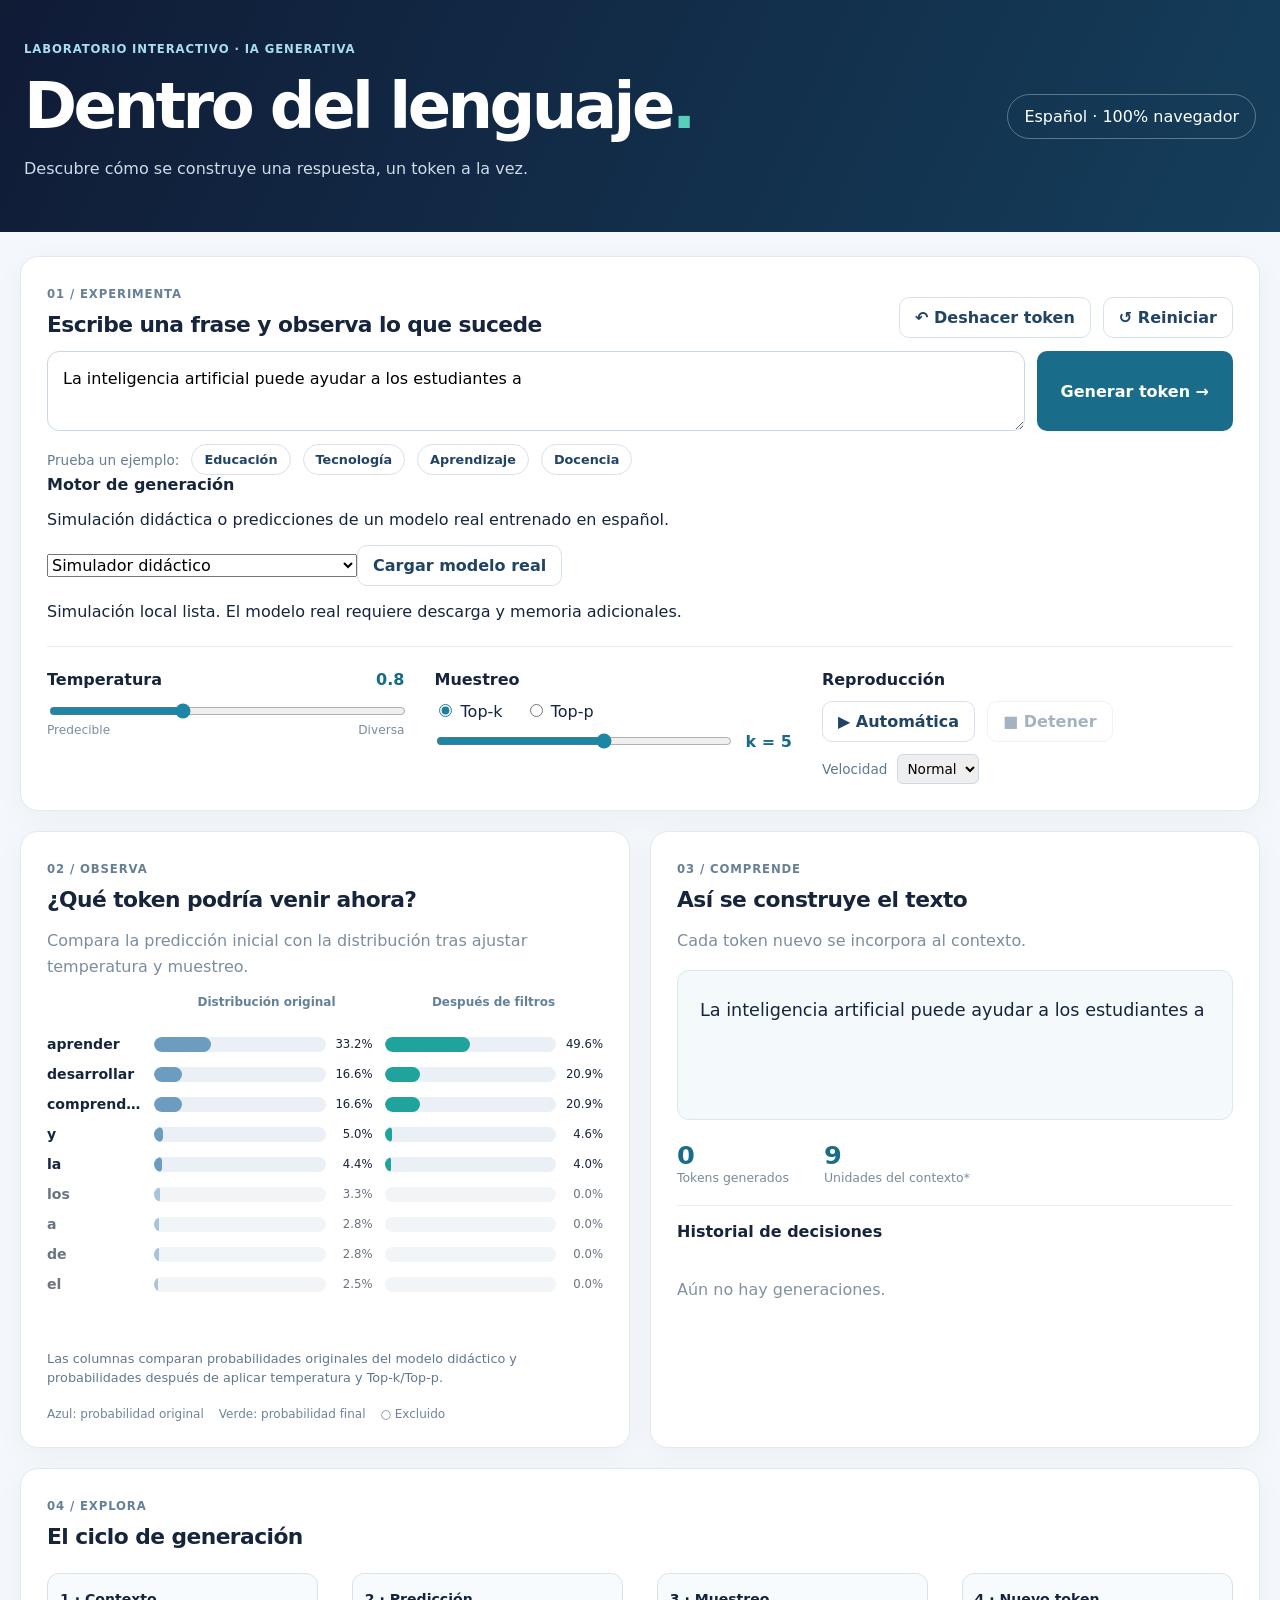
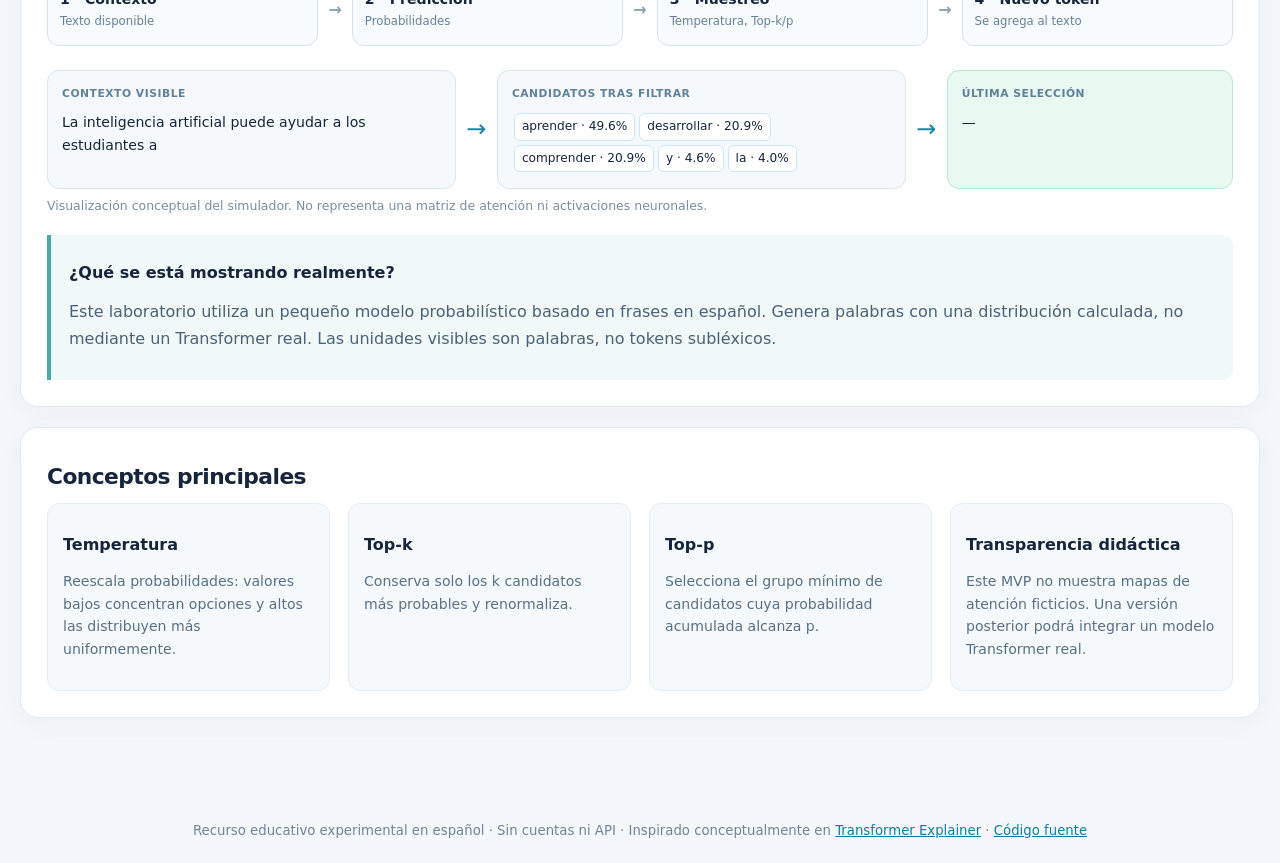
==== commit 8e0bd9a7: "feat: selector y descarga voluntaria del motor real" ====
--- a/index.html
+++ b/index.html
@@ -2,7 +2,7 @@
 <html lang="es"><head><meta charset="utf-8"><meta name="viewport" content="width=device-width,initial-scale=1"><meta name="theme-color" content="#101e38"><title>Dentro del lenguaje · Laboratorio de generación</title><link rel="stylesheet" href="styles.css"></head>
 <body><header><div><small>LABORATORIO INTERACTIVO · IA GENERATIVA</small><h1>Dentro del lenguaje<span>.</span></h1><p>Descubre cómo se construye una respuesta, un token a la vez.</p></div><aside>Español · 100% navegador</aside></header>
 <main><section><div class="heading"><div><small>01 / EXPERIMENTA</small><h2>Escribe una frase y observa lo que sucede</h2></div><div class="actionrow"><button id="undo">↶ Deshacer token</button><button id="reset">↺ Reiniciar</button></div></div><div class="inputrow"><textarea id="prompt" rows="2" maxlength="230" aria-label="Texto de inicio">La inteligencia artificial puede ayudar a los estudiantes a</textarea><button id="next" class="primary">Generar token →</button></div><div class="samples"><span>Prueba un ejemplo:</span><button data-example="La inteligencia artificial puede ayudar a los estudiantes a">Educación</button><button data-example="En el futuro la tecnología permitirá">Tecnología</button><button data-example="Para aprender de manera efectiva es importante">Aprendizaje</button><button data-example="Los docentes pueden utilizar herramientas digitales para">Docencia</button></div>
-<div class="controls"><div class="control"><label for="temperature">Temperatura <output id="tempOut">0.8</output></label><input id="temperature" type="range" min="0.1" max="2" step="0.1" value="0.8"><div class="rangelegend"><span>Predecible</span><span>Diversa</span></div></div><div class="control"><div class="label">Muestreo</div><div class="segmented"><label><input type="radio" name="sampling" value="topk" checked> Top-k</label><label><input type="radio" name="sampling" value="topp"> Top-p</label></div><div class="subslider"><input id="sampleValue" type="range" min="1" max="8" step="1" value="5"><output id="sampleOut">k = 5</output></div></div><div class="control"><div class="label">Reproducción</div><div class="actionrow"><button id="auto">▶ Automática</button><button id="stop" disabled>■ Detener</button></div><label class="speed">Velocidad <select id="speed"><option value="1400">Lenta</option><option selected value="850">Normal</option><option value="350">Rápida</option></select></label></div></div></section>
+<div class="realmode"><div><strong>Motor de generación</strong><p>Simulación didáctica o predicciones de un modelo real entrenado en español.</p></div><div class="realactions"><select id="engine" aria-label="Seleccionar motor"><option value="demo">Simulador didáctico</option><option value="real">Transformer español (experimental)</option></select><button id="loadReal" type="button">Cargar modelo real</button></div><p id="modelStatus" aria-live="polite">Simulación local lista. El modelo real requiere descarga y memoria adicionales.</p></div><div class="controls"><div class="control"><label for="temperature">Temperatura <output id="tempOut">0.8</output></label><input id="temperature" type="range" min="0.1" max="2" step="0.1" value="0.8"><div class="rangelegend"><span>Predecible</span><span>Diversa</span></div></div><div class="control"><div class="label">Muestreo</div><div class="segmented"><label><input type="radio" name="sampling" value="topk" checked> Top-k</label><label><input type="radio" name="sampling" value="topp"> Top-p</label></div><div class="subslider"><input id="sampleValue" type="range" min="1" max="8" step="1" value="5"><output id="sampleOut">k = 5</output></div></div><div class="control"><div class="label">Reproducción</div><div class="actionrow"><button id="auto">▶ Automática</button><button id="stop" disabled>■ Detener</button></div><label class="speed">Velocidad <select id="speed"><option value="1400">Lenta</option><option selected value="850">Normal</option><option value="350">Rápida</option></select></label></div></div></section>
 <div class="analysis"><section><small>02 / OBSERVA</small><h2>¿Qué token podría venir ahora?</h2><p class="muted">Compara la predicción inicial con la distribución tras ajustar temperatura y muestreo.</p><div class="compareheader"><span>Distribución original</span><span>Después de filtros</span></div><div id="bars" class="bars" aria-live="polite"></div><p id="selectionInfo" class="micro">Presiona «Generar token» para iniciar.</p><div class="legend"><span>Azul: probabilidad original</span><span>Verde: probabilidad final</span><span>○ Excluido</span></div></section><section><small>03 / COMPRENDE</small><h2>Así se construye el texto</h2><p class="muted">Cada token nuevo se incorpora al contexto.</p><div id="output" class="generated" aria-live="polite"></div><div class="metricrow"><div><strong id="tokenCount">0</strong><span>Tokens generados</span></div><div><strong id="contextCount">0</strong><span>Unidades del contexto*</span></div></div><h3>Historial de decisiones</h3><div id="history" class="history">Aún no hay generaciones.</div></section></div>
 <section><small>04 / EXPLORA</small><h2>El ciclo de generación</h2><div class="pipeline" aria-label="Etapas de la generación"><div class="stage" id="stage0"><strong>1 · Contexto</strong><small>Texto disponible</small></div><b>→</b><div class="stage" id="stage1"><strong>2 · Predicción</strong><small>Probabilidades</small></div><b>→</b><div class="stage" id="stage2"><strong>3 · Muestreo</strong><small>Temperatura, Top-k/p</small></div><b>→</b><div class="stage" id="stage3"><strong>4 · Nuevo token</strong><small>Se agrega al texto</small></div></div><div class="flowboard"><div class="flowbox"><span>CONTEXTO VISIBLE</span><div id="flowContext">Escribe una frase para comenzar.</div></div><div class="flowarrow">→</div><div class="flowbox"><span>CANDIDATOS TRAS FILTRAR</span><div id="flowCandidates">Sin datos</div></div><div class="flowarrow">→</div><div class="flowbox selectedflow"><span>ÚLTIMA SELECCIÓN</span><div id="flowChosen">—</div></div></div><p class="flowwarning">Visualización conceptual del simulador. No representa una matriz de atención ni activaciones neuronales.</p><div class="explain"><h3 id="explainTitle">¿Qué se está mostrando realmente?</h3><p id="explainBody">Este laboratorio usa un modelo probabilístico didáctico con frases en español. Las probabilidades son calculadas, pero no proceden de un Transformer real. Se emplean palabras como unidades didácticas, no tokens subléxicos.</p></div></section>
-<section><h2>Conceptos principales</h2><div class="notegrid"><article><h3>Temperatura</h3><p>Reescala probabilidades: valores bajos concentran opciones y altos las distribuyen más uniformemente.</p></article><article><h3>Top-k</h3><p>Conserva solo los k candidatos más probables y renormaliza.</p></article><article><h3>Top-p</h3><p>Selecciona el grupo mínimo de candidatos cuya probabilidad acumulada alcanza p.</p></article><article><h3>Transparencia didáctica</h3><p>Este MVP no muestra mapas de atención ficticios. Una versión posterior podrá integrar un modelo Transformer real.</p></article></div></section></main><footer>Recurso educativo experimental en español · Sin cuentas ni API · Inspirado conceptualmente en <a href="https://poloclub.github.io/transformer-explainer/" target="_blank" rel="noreferrer">Transformer Explainer</a> · <a href="https://github.com/juliopez/generacion-texto-ia-es">Código fuente</a></footer><script src="app.js"></script></body></html>+<section><h2>Conceptos principales</h2><div class="notegrid"><article><h3>Temperatura</h3><p>Reescala probabilidades: valores bajos concentran opciones y altos las distribuyen más uniformemente.</p></article><article><h3>Top-k</h3><p>Conserva solo los k candidatos más probables y renormaliza.</p></article><article><h3>Top-p</h3><p>Selecciona el grupo mínimo de candidatos cuya probabilidad acumulada alcanza p.</p></article><article><h3>Transparencia didáctica</h3><p>Este MVP no muestra mapas de atención ficticios. Una versión posterior podrá integrar un modelo Transformer real.</p></article></div></section></main><footer>Recurso educativo experimental en español · Sin cuentas ni API · Inspirado conceptualmente en <a href="https://poloclub.github.io/transformer-explainer/" target="_blank" rel="noreferrer">Transformer Explainer</a> · <a href="https://github.com/juliopez/generacion-texto-ia-es">Código fuente</a></footer><script type="module" src="app.js"></script></body></html>
--- a/styles.css
+++ b/styles.css
@@ -1,3 +1,5 @@
 :root{font-family:Inter,system-ui,-apple-system,"Segoe UI",sans-serif;color:#16243c;background:#f4f7fb;font-synthesis:none}*{box-sizing:border-box}body{margin:0}header{background:linear-gradient(115deg,#101b36,#143e5b);color:white;padding:38px max(24px,calc((100vw - 1240px)/2));display:flex;justify-content:space-between;gap:20px;align-items:center}header h1{font-size:clamp(2.4rem,5vw,4.2rem);letter-spacing:-.055em;margin:12px 0 4px}header h1 span{color:#57cfbb}header p{color:#cedce8}header aside{border:1px solid #ffffff50;border-radius:40px;padding:12px 16px;white-space:nowrap}small{color:#66809a;font-weight:750;letter-spacing:.075em;font-size:.73rem}header small{color:#a6ddf1}main{max-width:1280px;margin:24px auto;padding:0 20px 36px}section{background:white;border:1px solid #e1e9f3;border-radius:18px;padding:26px;margin-bottom:20px;box-shadow:0 7px 30px #213b5a0a}h2{font-size:1.36rem;letter-spacing:-.025em;margin:10px 0 14px}h3{font-size:1rem}button,select,textarea{font:inherit}button{border:1px solid #d6e2ee;background:white;padding:10px 15px;border-radius:10px;cursor:pointer;color:#214364;font-weight:600}button:hover:not(:disabled){background:#eff8fa;border-color:#85bfc8}button:disabled{opacity:.4;cursor:not-allowed}.primary{background:#196c8a;color:white;border:0;padding:13px 24px}.primary:hover:not(:disabled){background:#10536e}.heading,.inputrow,.samples,.actionrow,.metricrow,.rangelegend,.subslider{display:flex;align-items:center;gap:12px}.heading{justify-content:space-between}.inputrow{align-items:stretch}.inputrow textarea{flex:1;min-width:0;resize:vertical;border:1px solid #c8d8e7;padding:15px;border-radius:12px;line-height:1.5}.samples{margin-top:13px;flex-wrap:wrap;color:#667c94;font-size:.85rem}.samples button{font-size:.8rem;padding:7px 12px;border-radius:50px}.controls{margin-top:25px;padding-top:23px;border-top:1px solid #e5edf4;display:grid;grid-template-columns:1fr 1fr 1.15fr;gap:30px}.control>label:first-child,.label{font-weight:700;display:flex;justify-content:space-between;align-items:center;margin-bottom:12px}.control input[type=range]{width:100%;accent-color:#1d86a5}output{font-weight:800;color:#176b88}.rangelegend{justify-content:space-between;color:#7b8d9f;font-size:.76rem}.segmented{display:flex;gap:22px;margin:10px 0}.segmented input{accent-color:#207d9b}.subslider output{white-space:nowrap}.speed{display:flex;align-items:center;gap:10px;margin-top:12px;color:#60778e;font-size:.85rem}.speed select{padding:5px;border:1px solid #ccdbe7;border-radius:6px}.analysis{display:grid;grid-template-columns:1fr 1fr;gap:20px}.analysis section{min-width:0}.muted{color:#7b8d9e;line-height:1.6}.bars{margin:20px 0;min-height:300px}.barrow{display:grid;grid-template-columns:110px 1fr 55px;gap:12px;align-items:center;padding:7px 0}.tokenlabel{white-space:nowrap;overflow:hidden;text-overflow:ellipsis;font-weight:600;font-size:.88rem}.track{background:#eaf0f5;border-radius:100px;height:15px;overflow:hidden}.fill{height:100%;border-radius:100px;background:linear-gradient(90deg,#60c9d2,#187caa);transition:width .22s ease}.chosen .fill{background:linear-gradient(90deg,#25b89a,#0f9d77)}.chosen .tokenlabel{color:#087e5f}.excluded{opacity:.37}.prob{text-align:right;font-variant-numeric:tabular-nums;font-size:.83rem}.micro{color:#60788f;font-size:.8rem;line-height:1.5;min-height:45px}.legend{display:flex;gap:15px;flex-wrap:wrap;color:#718399;font-size:.75rem}.generated{border:1px solid #d7e8ef;background:#f4fafc;border-radius:12px;min-height:150px;padding:22px;line-height:2;font-size:1.1rem;word-break:break-word}.generated .fresh{background:#c4f3dc;color:#095e47;padding:3px 6px;border-radius:5px;animation:appear .4s ease}@keyframes appear{from{background:#1ba77a;color:white}to{background:#c4f3dc;color:#095e47}}.metricrow{border-bottom:1px solid #e7edf3;padding:20px 0;gap:35px}.metricrow div{display:flex;flex-direction:column}.metricrow strong{font-size:1.6rem;color:#196d88}.metricrow span{color:#7a8b9b;font-size:.78rem}.history{display:flex;align-items:center;flex-wrap:wrap;gap:7px;min-height:65px;color:#8291a2}.chip{font-size:.79rem;background:#ebf3f8;color:#1d5271;border-radius:7px;padding:7px 10px}.pipeline{display:flex;align-items:center;justify-content:space-between;gap:10px;margin:24px 0}.stage{border:1px solid #d6e3ed;background:#f8fbfd;border-radius:12px;flex:1;padding:17px 12px;display:flex;flex-direction:column;gap:7px;min-width:0}.stage.active{border-color:#1b978f;background:#e3f8ef}.stage strong{font-size:.88rem}.stage small{font-weight:500;letter-spacing:0}.pipeline>b{color:#8ca1ae}.explain{border-left:4px solid #46aaa7;background:#f1f8f8;padding:12px 18px;border-radius:0 10px 10px 0}.explain p{color:#496179;line-height:1.7}.notegrid{display:grid;grid-template-columns:repeat(4,1fr);gap:18px}.notegrid article{background:#f5f9fc;border:1px solid #e5edf4;border-radius:12px;padding:15px}.notegrid p{color:#577086;line-height:1.6;font-size:.88rem}footer{text-align:center;padding:25px;color:#718399;font-size:.83rem}a{color:#107da0}@media(max-width:950px){.controls{grid-template-columns:1fr 1fr}.analysis{grid-template-columns:1fr}.notegrid{grid-template-columns:repeat(2,1fr)}}@media(max-width:650px){header{padding:28px 20px;display:block}header aside{display:inline-block;margin-top:10px}.heading{align-items:flex-start}.inputrow{flex-direction:column}.controls{grid-template-columns:1fr}.pipeline{flex-direction:column;align-items:stretch}.pipeline>b{transform:rotate(90deg);text-align:center}.notegrid{grid-template-columns:1fr}.barrow{grid-template-columns:90px 1fr 48px}section{padding:19px}}
 /* v0.2: comparación entre distribución de base y distribución muestreada */
 .compareheader{display:grid;grid-template-columns:1fr 1fr;gap:8px;margin:13px 0 5px 110px;color:#63819a;font-size:.75rem;font-weight:700;text-align:center}.barrow.comparison{grid-template-columns:95px 1fr;gap:12px}.barpair{display:grid;grid-template-columns:1fr 1fr;gap:12px}.barunit{display:flex;align-items:center;gap:6px;min-width:0}.barunit .track{flex:1;min-width:0}.barunit .prob{width:41px;flex-shrink:0;font-size:.73rem}.fill.raw{background:#6c9cc0}.fill.post{background:#20a39d}.chosen .fill.post{background:#0a875d}.excluded{opacity:.63}.excluded .fill.raw{opacity:.9}@media(max-width:650px){.compareheader{margin-left:80px;font-size:.65rem}.barrow.comparison{grid-template-columns:72px 1fr}.barpair{gap:5px}.barunit{gap:2px;flex-direction:column}.barunit .track{width:100%}.barunit .prob{font-size:.65rem;width:auto}}
+
+.flowboard{display:grid;grid-template-columns:minmax(0,1fr) 25px minmax(0,1fr) 25px minmax(0,.7fr);align-items:stretch;gap:8px}.flowbox{min-width:0;border:1px solid #d8e6ef;border-radius:12px;background:#f5f9fc;padding:14px;line-height:1.6}.flowbox>span{font-size:.67rem;color:#608298;letter-spacing:.05em;font-weight:800;display:block;margin-bottom:9px}.flowbox>div{font-size:.88rem;overflow-wrap:anywhere}.flowarrow{display:flex;align-items:center;justify-content:center;color:#1c83a3;font-size:1.5rem}.selectedflow{background:#e7f9f1;border-color:#b8e8d3}.flowchip{display:inline-block;background:white;border:1px solid #cde7ed;border-radius:6px;padding:3px 7px;margin:2px;font-size:.76rem}.flowwarning{color:#7b8d9e;font-size:.78rem;margin:9px 0 22px}@media(max-width:650px){.flowboard{grid-template-columns:1fr}.flowarrow{transform:rotate(90deg);min-height:22px}.flowbox{padding:12px}}
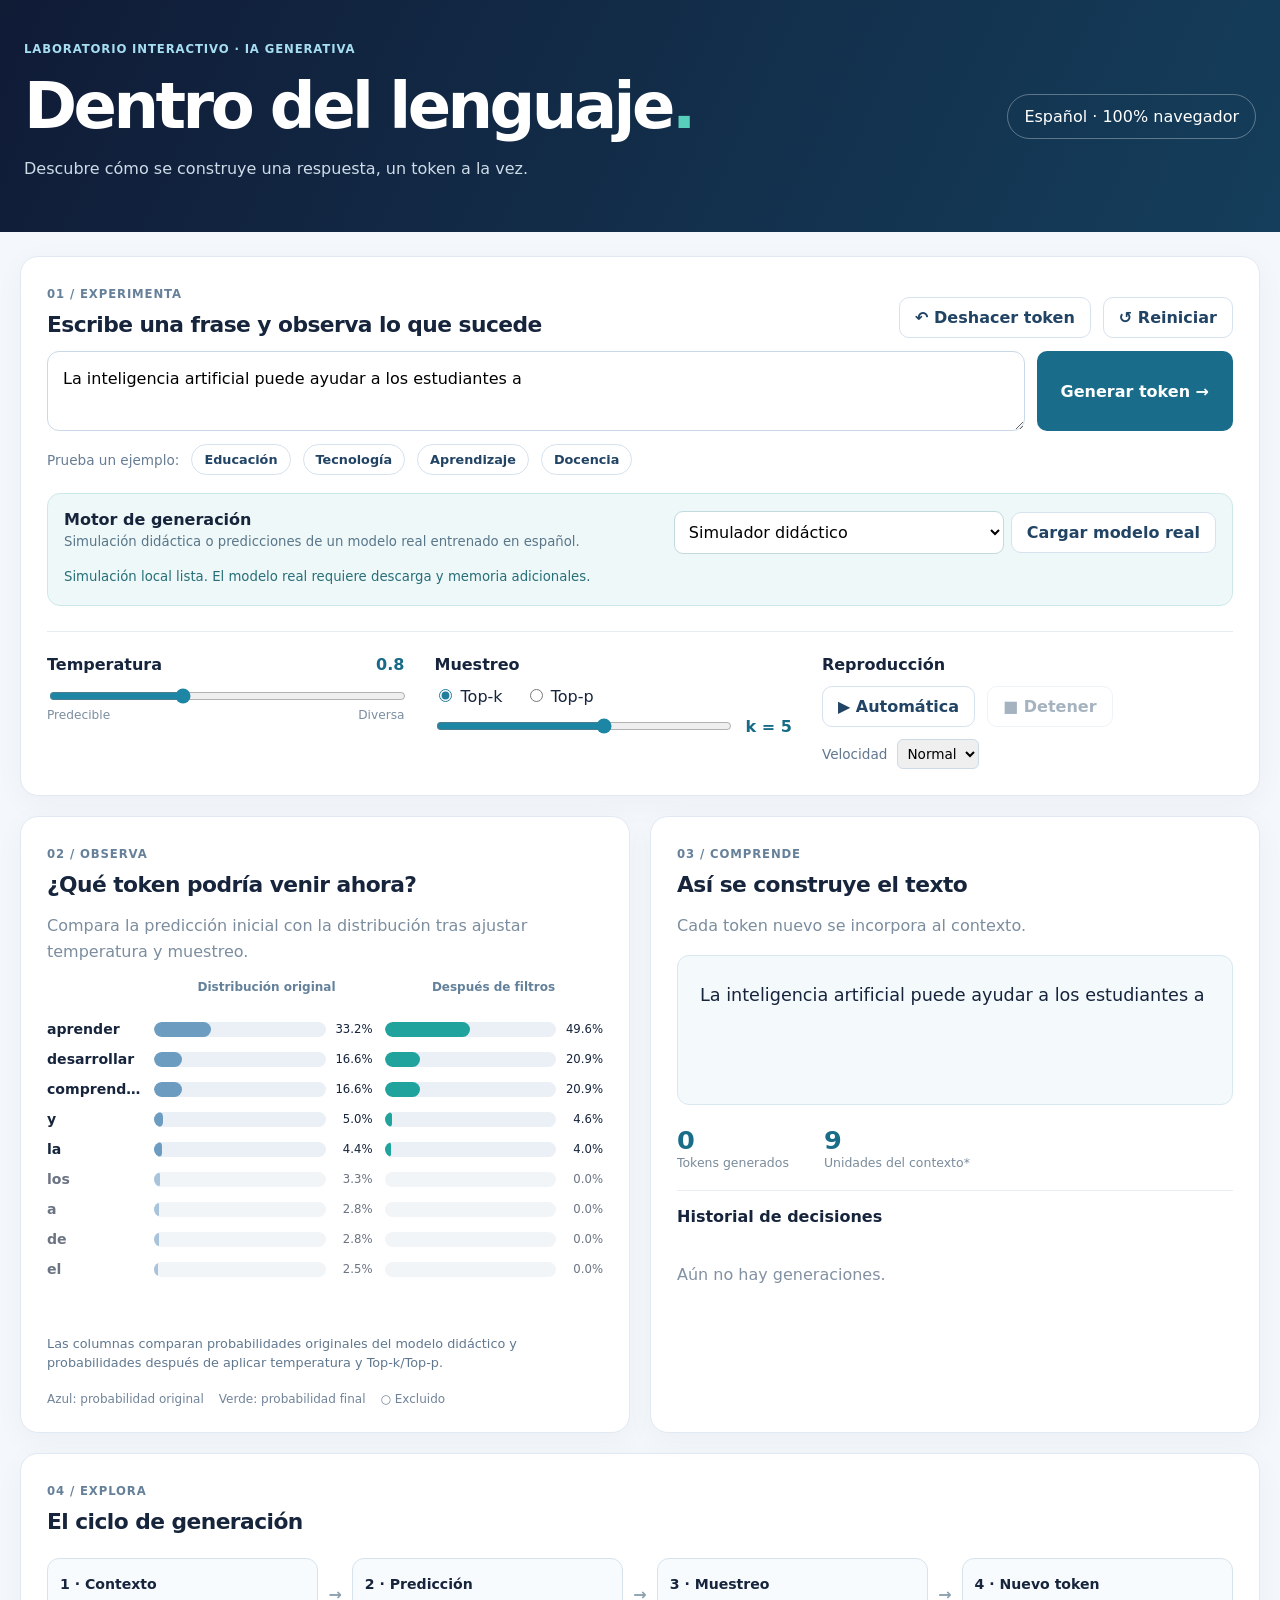
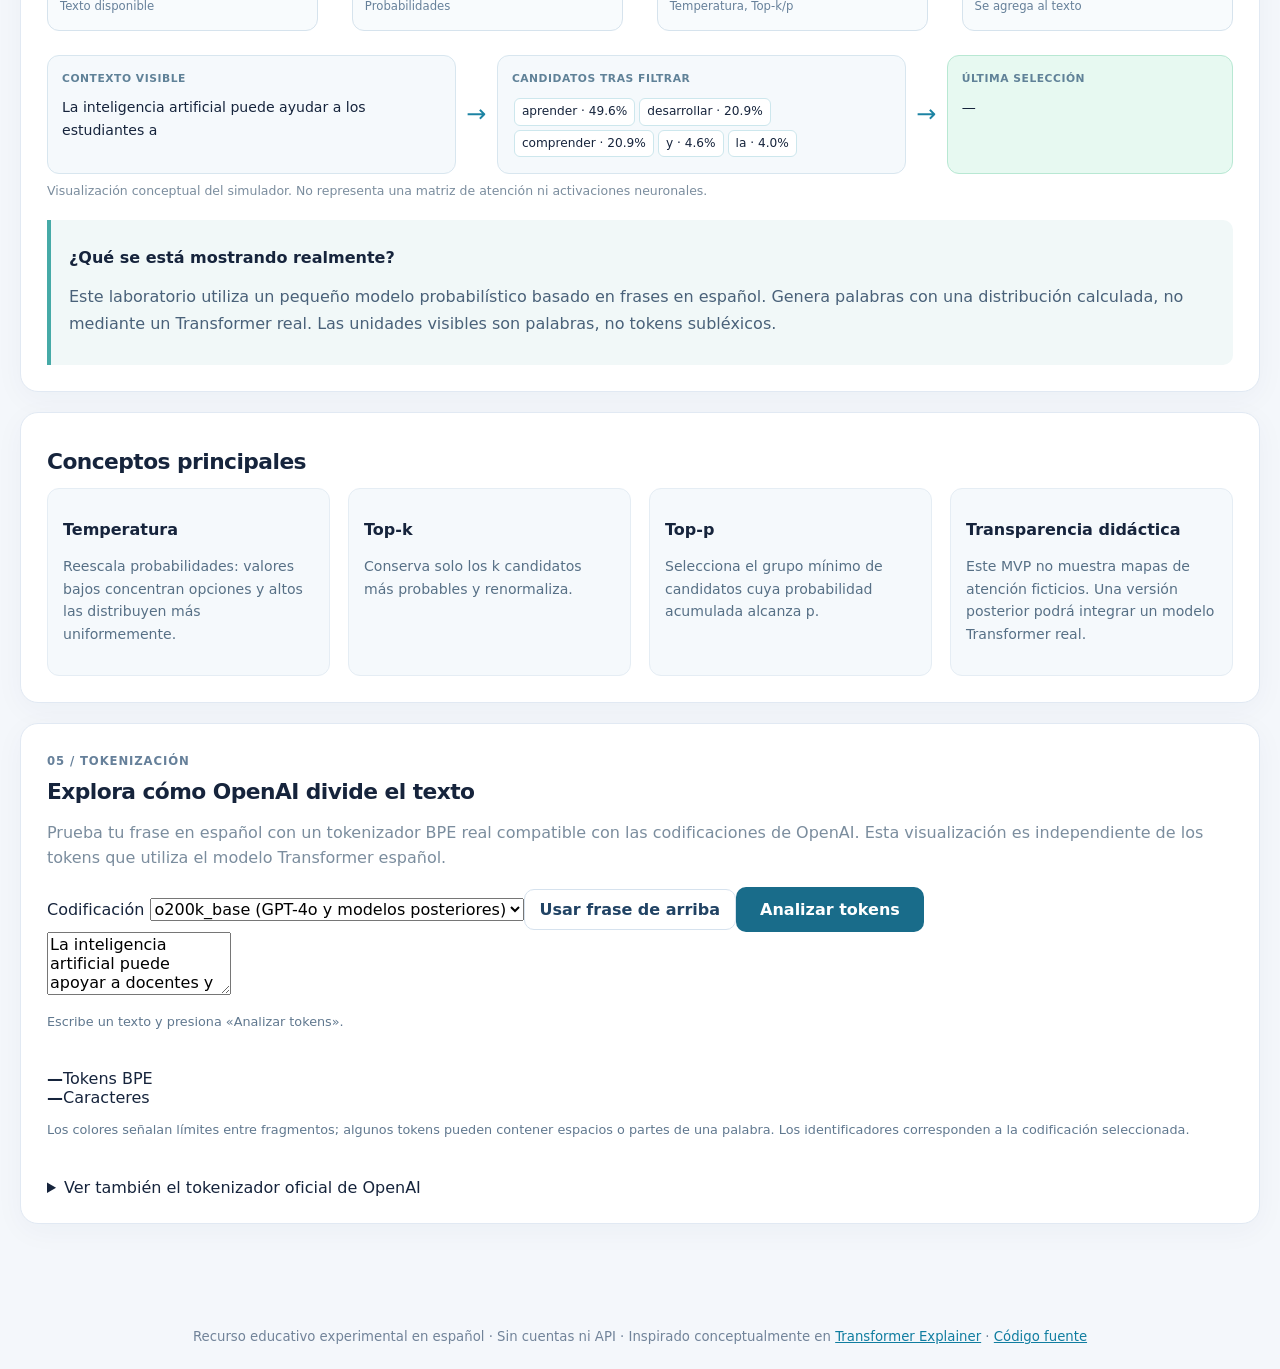
==== commit 5bdcf7bd: "feat: sección interactiva tokenización BPE e iframe oficial opcional" ====
--- a/index.html
+++ b/index.html
@@ -5,4 +5,4 @@
 <div class="realmode"><div><strong>Motor de generación</strong><p>Simulación didáctica o predicciones de un modelo real entrenado en español.</p></div><div class="realactions"><select id="engine" aria-label="Seleccionar motor"><option value="demo">Simulador didáctico</option><option value="real">Transformer español (experimental)</option></select><button id="loadReal" type="button">Cargar modelo real</button></div><p id="modelStatus" aria-live="polite">Simulación local lista. El modelo real requiere descarga y memoria adicionales.</p></div><div class="controls"><div class="control"><label for="temperature">Temperatura <output id="tempOut">0.8</output></label><input id="temperature" type="range" min="0.1" max="2" step="0.1" value="0.8"><div class="rangelegend"><span>Predecible</span><span>Diversa</span></div></div><div class="control"><div class="label">Muestreo</div><div class="segmented"><label><input type="radio" name="sampling" value="topk" checked> Top-k</label><label><input type="radio" name="sampling" value="topp"> Top-p</label></div><div class="subslider"><input id="sampleValue" type="range" min="1" max="8" step="1" value="5"><output id="sampleOut">k = 5</output></div></div><div class="control"><div class="label">Reproducción</div><div class="actionrow"><button id="auto">▶ Automática</button><button id="stop" disabled>■ Detener</button></div><label class="speed">Velocidad <select id="speed"><option value="1400">Lenta</option><option selected value="850">Normal</option><option value="350">Rápida</option></select></label></div></div></section>
 <div class="analysis"><section><small>02 / OBSERVA</small><h2>¿Qué token podría venir ahora?</h2><p class="muted">Compara la predicción inicial con la distribución tras ajustar temperatura y muestreo.</p><div class="compareheader"><span>Distribución original</span><span>Después de filtros</span></div><div id="bars" class="bars" aria-live="polite"></div><p id="selectionInfo" class="micro">Presiona «Generar token» para iniciar.</p><div class="legend"><span>Azul: probabilidad original</span><span>Verde: probabilidad final</span><span>○ Excluido</span></div></section><section><small>03 / COMPRENDE</small><h2>Así se construye el texto</h2><p class="muted">Cada token nuevo se incorpora al contexto.</p><div id="output" class="generated" aria-live="polite"></div><div class="metricrow"><div><strong id="tokenCount">0</strong><span>Tokens generados</span></div><div><strong id="contextCount">0</strong><span>Unidades del contexto*</span></div></div><h3>Historial de decisiones</h3><div id="history" class="history">Aún no hay generaciones.</div></section></div>
 <section><small>04 / EXPLORA</small><h2>El ciclo de generación</h2><div class="pipeline" aria-label="Etapas de la generación"><div class="stage" id="stage0"><strong>1 · Contexto</strong><small>Texto disponible</small></div><b>→</b><div class="stage" id="stage1"><strong>2 · Predicción</strong><small>Probabilidades</small></div><b>→</b><div class="stage" id="stage2"><strong>3 · Muestreo</strong><small>Temperatura, Top-k/p</small></div><b>→</b><div class="stage" id="stage3"><strong>4 · Nuevo token</strong><small>Se agrega al texto</small></div></div><div class="flowboard"><div class="flowbox"><span>CONTEXTO VISIBLE</span><div id="flowContext">Escribe una frase para comenzar.</div></div><div class="flowarrow">→</div><div class="flowbox"><span>CANDIDATOS TRAS FILTRAR</span><div id="flowCandidates">Sin datos</div></div><div class="flowarrow">→</div><div class="flowbox selectedflow"><span>ÚLTIMA SELECCIÓN</span><div id="flowChosen">—</div></div></div><p class="flowwarning">Visualización conceptual del simulador. No representa una matriz de atención ni activaciones neuronales.</p><div class="explain"><h3 id="explainTitle">¿Qué se está mostrando realmente?</h3><p id="explainBody">Este laboratorio usa un modelo probabilístico didáctico con frases en español. Las probabilidades son calculadas, pero no proceden de un Transformer real. Se emplean palabras como unidades didácticas, no tokens subléxicos.</p></div></section>
-<section><h2>Conceptos principales</h2><div class="notegrid"><article><h3>Temperatura</h3><p>Reescala probabilidades: valores bajos concentran opciones y altos las distribuyen más uniformemente.</p></article><article><h3>Top-k</h3><p>Conserva solo los k candidatos más probables y renormaliza.</p></article><article><h3>Top-p</h3><p>Selecciona el grupo mínimo de candidatos cuya probabilidad acumulada alcanza p.</p></article><article><h3>Transparencia didáctica</h3><p>Este MVP no muestra mapas de atención ficticios. Una versión posterior podrá integrar un modelo Transformer real.</p></article></div></section></main><footer>Recurso educativo experimental en español · Sin cuentas ni API · Inspirado conceptualmente en <a href="https://poloclub.github.io/transformer-explainer/" target="_blank" rel="noreferrer">Transformer Explainer</a> · <a href="https://github.com/juliopez/generacion-texto-ia-es">Código fuente</a></footer><script type="module" src="app.js"></script></body></html>+<section><h2>Conceptos principales</h2><div class="notegrid"><article><h3>Temperatura</h3><p>Reescala probabilidades: valores bajos concentran opciones y altos las distribuyen más uniformemente.</p></article><article><h3>Top-k</h3><p>Conserva solo los k candidatos más probables y renormaliza.</p></article><article><h3>Top-p</h3><p>Selecciona el grupo mínimo de candidatos cuya probabilidad acumulada alcanza p.</p></article><article><h3>Transparencia didáctica</h3><p>Este MVP no muestra mapas de atención ficticios. Una versión posterior podrá integrar un modelo Transformer real.</p></article></div></section><section id="tokenizerSection" class="tokenizersection"><small>05 / TOKENIZACIÓN</small><h2>Explora cómo OpenAI divide el texto</h2><p class="muted">Prueba tu frase en español con un tokenizador BPE real compatible con las codificaciones de OpenAI. Esta visualización es independiente de los tokens que utiliza el modelo Transformer español.</p><div class="tokencontrols"><label>Codificación <select id="openaiEncoding"><option value="o200k_base">o200k_base (GPT-4o y modelos posteriores)</option><option value="cl100k_base">cl100k_base (GPT-4 / GPT-3.5)</option></select></label><button id="copyToTokenizer">Usar frase de arriba</button><button id="analyzeTokens" class="primary" type="button">Analizar tokens</button></div><textarea id="tokenizerText" aria-label="Texto para analizar tokens" rows="3">La inteligencia artificial puede apoyar a docentes y estudiantes.</textarea><p id="tokenizerStatus" class="micro" aria-live="polite">Escribe un texto y presiona «Analizar tokens».</p><div class="tokenStats"><div><strong id="openaiTokenCount">—</strong><span>Tokens BPE</span></div><div><strong id="openaiCharCount">—</strong><span>Caracteres</span></div></div><div id="openaiTokenSegments" class="tokensegments" aria-live="polite"></div><p class="micro">Los colores señalan límites entre fragmentos; algunos tokens pueden contener espacios o partes de una palabra. Los identificadores corresponden a la codificación seleccionada.</p><details class="iframeDetails"><summary>Ver también el tokenizador oficial de OpenAI</summary><p>La página externa puede impedir su visualización dentro de un iframe por motivos de seguridad. Si no carga, utiliza el enlace oficial; el analizador integrado funciona de manera independiente.</p><div class="frameactions"><button id="loadIframe" type="button">Intentar cargar sitio oficial</button><a href="https://platform.openai.com/tokenizer" target="_blank" rel="noopener noreferrer">Abrir tokenizador oficial ↗</a></div><div id="officialFrameMount" class="frameMount"></div></details></section></main><footer>Recurso educativo experimental en español · Sin cuentas ni API · Inspirado conceptualmente en <a href="https://poloclub.github.io/transformer-explainer/" target="_blank" rel="noreferrer">Transformer Explainer</a> · <a href="https://github.com/juliopez/generacion-texto-ia-es">Código fuente</a></footer><script type="module" src="app.js"></script></body></html>
--- a/styles.css
+++ b/styles.css
@@ -3,3 +3,5 @@
 .compareheader{display:grid;grid-template-columns:1fr 1fr;gap:8px;margin:13px 0 5px 110px;color:#63819a;font-size:.75rem;font-weight:700;text-align:center}.barrow.comparison{grid-template-columns:95px 1fr;gap:12px}.barpair{display:grid;grid-template-columns:1fr 1fr;gap:12px}.barunit{display:flex;align-items:center;gap:6px;min-width:0}.barunit .track{flex:1;min-width:0}.barunit .prob{width:41px;flex-shrink:0;font-size:.73rem}.fill.raw{background:#6c9cc0}.fill.post{background:#20a39d}.chosen .fill.post{background:#0a875d}.excluded{opacity:.63}.excluded .fill.raw{opacity:.9}@media(max-width:650px){.compareheader{margin-left:80px;font-size:.65rem}.barrow.comparison{grid-template-columns:72px 1fr}.barpair{gap:5px}.barunit{gap:2px;flex-direction:column}.barunit .track{width:100%}.barunit .prob{font-size:.65rem;width:auto}}
 
 .flowboard{display:grid;grid-template-columns:minmax(0,1fr) 25px minmax(0,1fr) 25px minmax(0,.7fr);align-items:stretch;gap:8px}.flowbox{min-width:0;border:1px solid #d8e6ef;border-radius:12px;background:#f5f9fc;padding:14px;line-height:1.6}.flowbox>span{font-size:.67rem;color:#608298;letter-spacing:.05em;font-weight:800;display:block;margin-bottom:9px}.flowbox>div{font-size:.88rem;overflow-wrap:anywhere}.flowarrow{display:flex;align-items:center;justify-content:center;color:#1c83a3;font-size:1.5rem}.selectedflow{background:#e7f9f1;border-color:#b8e8d3}.flowchip{display:inline-block;background:white;border:1px solid #cde7ed;border-radius:6px;padding:3px 7px;margin:2px;font-size:.76rem}.flowwarning{color:#7b8d9e;font-size:.78rem;margin:9px 0 22px}@media(max-width:650px){.flowboard{grid-template-columns:1fr}.flowarrow{transform:rotate(90deg);min-height:22px}.flowbox{padding:12px}}
+
+.realmode{background:#eef8f8;border:1px solid #cde8e8;border-radius:13px;padding:16px;margin-top:18px;display:grid;grid-template-columns:1fr auto;gap:10px}.realmode p{margin:5px 0;font-size:.83rem;color:#58768a}.realactions{display:flex;align-items:center;gap:7px}.realactions select{border:1px solid #c1d9df;padding:10px;border-radius:9px;background:white}.realmode #modelStatus{grid-column:1/-1;color:#276e78}@media(max-width:650px){.realmode{display:block}.realactions{flex-wrap:wrap;margin:12px 0}.realactions select{max-width:100%}}
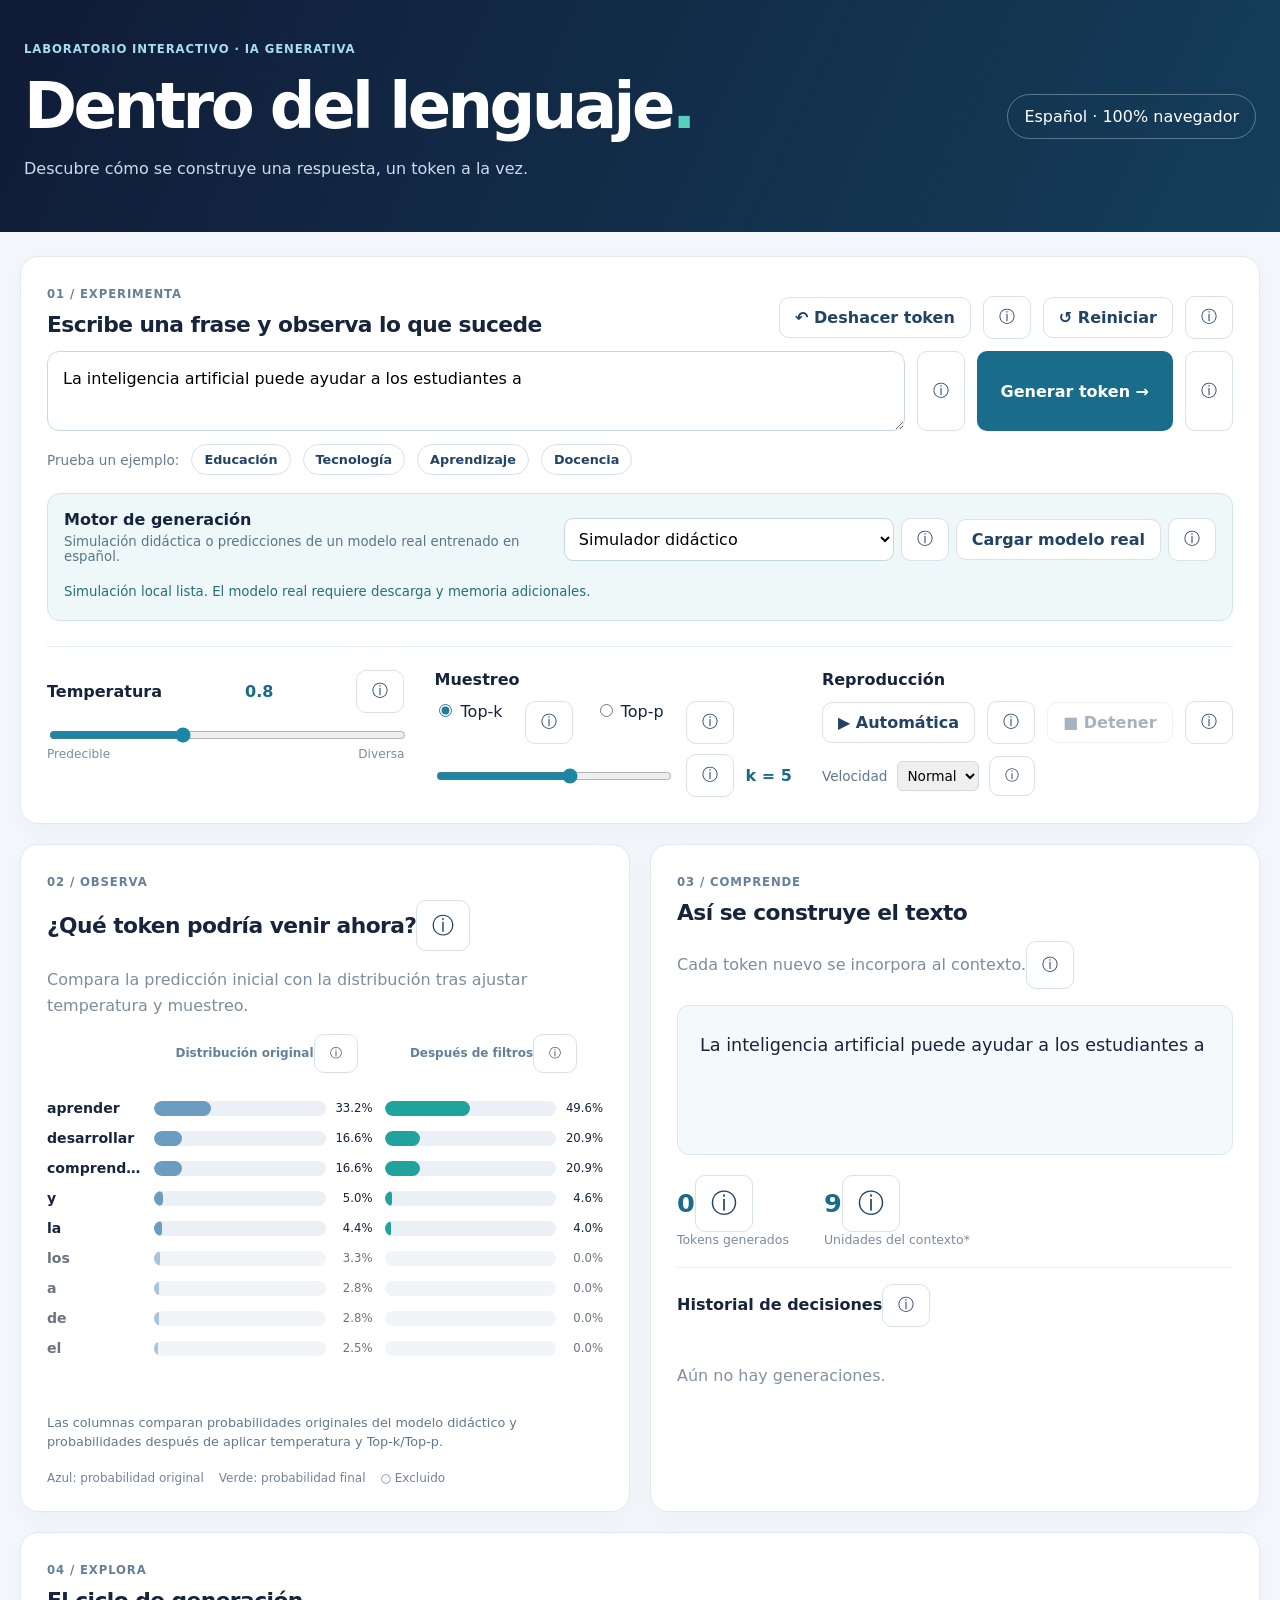
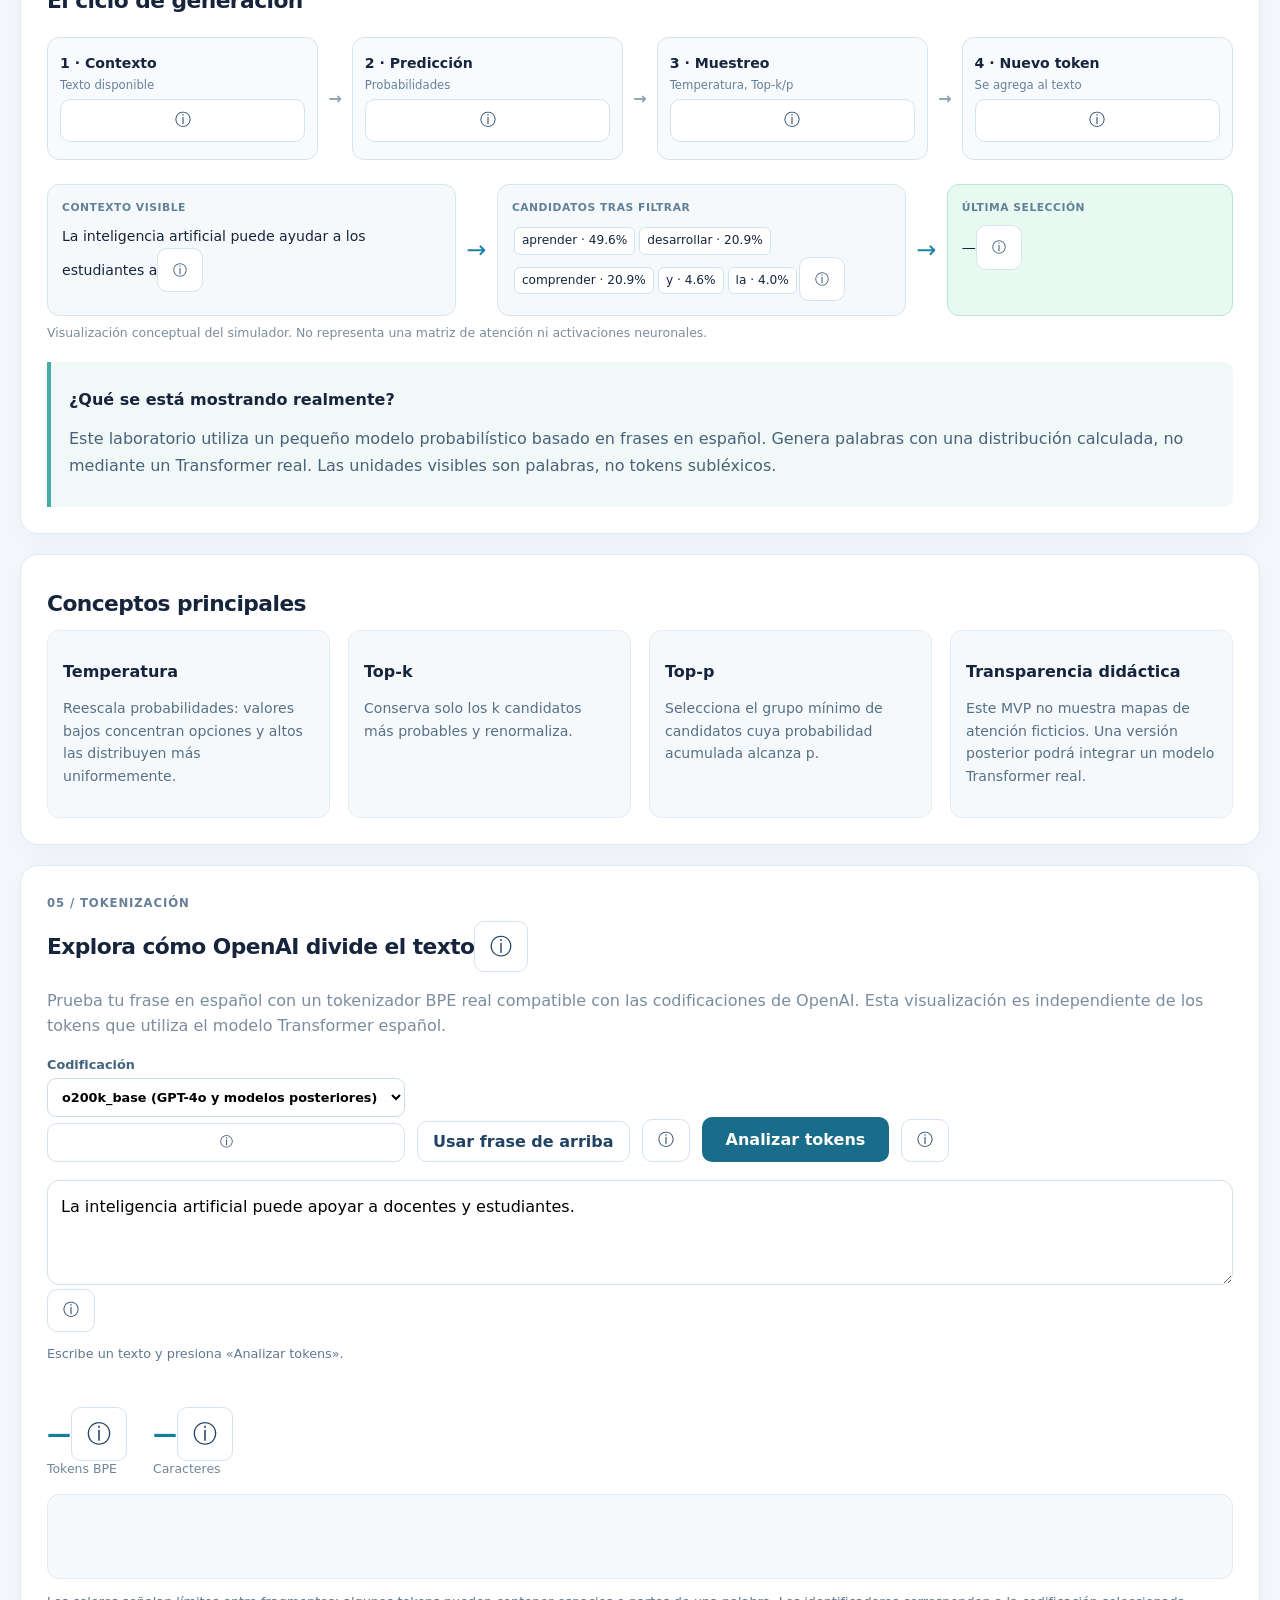
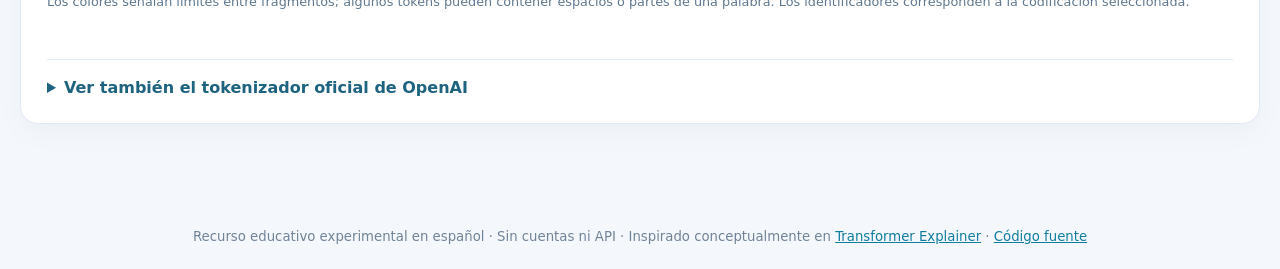
==== commit 2ed0016c: "feat: activar ayudas contextuales y estilos responsivos" ====
--- a/index.html
+++ b/index.html
@@ -5,4 +5,4 @@
 <div class="realmode"><div><strong>Motor de generación</strong><p>Simulación didáctica o predicciones de un modelo real entrenado en español.</p></div><div class="realactions"><select id="engine" aria-label="Seleccionar motor"><option value="demo">Simulador didáctico</option><option value="real">Transformer español (experimental)</option></select><button id="loadReal" type="button">Cargar modelo real</button></div><p id="modelStatus" aria-live="polite">Simulación local lista. El modelo real requiere descarga y memoria adicionales.</p></div><div class="controls"><div class="control"><label for="temperature">Temperatura <output id="tempOut">0.8</output></label><input id="temperature" type="range" min="0.1" max="2" step="0.1" value="0.8"><div class="rangelegend"><span>Predecible</span><span>Diversa</span></div></div><div class="control"><div class="label">Muestreo</div><div class="segmented"><label><input type="radio" name="sampling" value="topk" checked> Top-k</label><label><input type="radio" name="sampling" value="topp"> Top-p</label></div><div class="subslider"><input id="sampleValue" type="range" min="1" max="8" step="1" value="5"><output id="sampleOut">k = 5</output></div></div><div class="control"><div class="label">Reproducción</div><div class="actionrow"><button id="auto">▶ Automática</button><button id="stop" disabled>■ Detener</button></div><label class="speed">Velocidad <select id="speed"><option value="1400">Lenta</option><option selected value="850">Normal</option><option value="350">Rápida</option></select></label></div></div></section>
 <div class="analysis"><section><small>02 / OBSERVA</small><h2>¿Qué token podría venir ahora?</h2><p class="muted">Compara la predicción inicial con la distribución tras ajustar temperatura y muestreo.</p><div class="compareheader"><span>Distribución original</span><span>Después de filtros</span></div><div id="bars" class="bars" aria-live="polite"></div><p id="selectionInfo" class="micro">Presiona «Generar token» para iniciar.</p><div class="legend"><span>Azul: probabilidad original</span><span>Verde: probabilidad final</span><span>○ Excluido</span></div></section><section><small>03 / COMPRENDE</small><h2>Así se construye el texto</h2><p class="muted">Cada token nuevo se incorpora al contexto.</p><div id="output" class="generated" aria-live="polite"></div><div class="metricrow"><div><strong id="tokenCount">0</strong><span>Tokens generados</span></div><div><strong id="contextCount">0</strong><span>Unidades del contexto*</span></div></div><h3>Historial de decisiones</h3><div id="history" class="history">Aún no hay generaciones.</div></section></div>
 <section><small>04 / EXPLORA</small><h2>El ciclo de generación</h2><div class="pipeline" aria-label="Etapas de la generación"><div class="stage" id="stage0"><strong>1 · Contexto</strong><small>Texto disponible</small></div><b>→</b><div class="stage" id="stage1"><strong>2 · Predicción</strong><small>Probabilidades</small></div><b>→</b><div class="stage" id="stage2"><strong>3 · Muestreo</strong><small>Temperatura, Top-k/p</small></div><b>→</b><div class="stage" id="stage3"><strong>4 · Nuevo token</strong><small>Se agrega al texto</small></div></div><div class="flowboard"><div class="flowbox"><span>CONTEXTO VISIBLE</span><div id="flowContext">Escribe una frase para comenzar.</div></div><div class="flowarrow">→</div><div class="flowbox"><span>CANDIDATOS TRAS FILTRAR</span><div id="flowCandidates">Sin datos</div></div><div class="flowarrow">→</div><div class="flowbox selectedflow"><span>ÚLTIMA SELECCIÓN</span><div id="flowChosen">—</div></div></div><p class="flowwarning">Visualización conceptual del simulador. No representa una matriz de atención ni activaciones neuronales.</p><div class="explain"><h3 id="explainTitle">¿Qué se está mostrando realmente?</h3><p id="explainBody">Este laboratorio usa un modelo probabilístico didáctico con frases en español. Las probabilidades son calculadas, pero no proceden de un Transformer real. Se emplean palabras como unidades didácticas, no tokens subléxicos.</p></div></section>
-<section><h2>Conceptos principales</h2><div class="notegrid"><article><h3>Temperatura</h3><p>Reescala probabilidades: valores bajos concentran opciones y altos las distribuyen más uniformemente.</p></article><article><h3>Top-k</h3><p>Conserva solo los k candidatos más probables y renormaliza.</p></article><article><h3>Top-p</h3><p>Selecciona el grupo mínimo de candidatos cuya probabilidad acumulada alcanza p.</p></article><article><h3>Transparencia didáctica</h3><p>Este MVP no muestra mapas de atención ficticios. Una versión posterior podrá integrar un modelo Transformer real.</p></article></div></section><section id="tokenizerSection" class="tokenizersection"><small>05 / TOKENIZACIÓN</small><h2>Explora cómo OpenAI divide el texto</h2><p class="muted">Prueba tu frase en español con un tokenizador BPE real compatible con las codificaciones de OpenAI. Esta visualización es independiente de los tokens que utiliza el modelo Transformer español.</p><div class="tokencontrols"><label>Codificación <select id="openaiEncoding"><option value="o200k_base">o200k_base (GPT-4o y modelos posteriores)</option><option value="cl100k_base">cl100k_base (GPT-4 / GPT-3.5)</option></select></label><button id="copyToTokenizer">Usar frase de arriba</button><button id="analyzeTokens" class="primary" type="button">Analizar tokens</button></div><textarea id="tokenizerText" aria-label="Texto para analizar tokens" rows="3">La inteligencia artificial puede apoyar a docentes y estudiantes.</textarea><p id="tokenizerStatus" class="micro" aria-live="polite">Escribe un texto y presiona «Analizar tokens».</p><div class="tokenStats"><div><strong id="openaiTokenCount">—</strong><span>Tokens BPE</span></div><div><strong id="openaiCharCount">—</strong><span>Caracteres</span></div></div><div id="openaiTokenSegments" class="tokensegments" aria-live="polite"></div><p class="micro">Los colores señalan límites entre fragmentos; algunos tokens pueden contener espacios o partes de una palabra. Los identificadores corresponden a la codificación seleccionada.</p><details class="iframeDetails"><summary>Ver también el tokenizador oficial de OpenAI</summary><p>La página externa puede impedir su visualización dentro de un iframe por motivos de seguridad. Si no carga, utiliza el enlace oficial; el analizador integrado funciona de manera independiente.</p><div class="frameactions"><button id="loadIframe" type="button">Intentar cargar sitio oficial</button><a href="https://platform.openai.com/tokenizer" target="_blank" rel="noopener noreferrer">Abrir tokenizador oficial ↗</a></div><div id="officialFrameMount" class="frameMount"></div></details></section></main><footer>Recurso educativo experimental en español · Sin cuentas ni API · Inspirado conceptualmente en <a href="https://poloclub.github.io/transformer-explainer/" target="_blank" rel="noreferrer">Transformer Explainer</a> · <a href="https://github.com/juliopez/generacion-texto-ia-es">Código fuente</a></footer><script type="module" src="app.js"></script></body></html>+<section><h2>Conceptos principales</h2><div class="notegrid"><article><h3>Temperatura</h3><p>Reescala probabilidades: valores bajos concentran opciones y altos las distribuyen más uniformemente.</p></article><article><h3>Top-k</h3><p>Conserva solo los k candidatos más probables y renormaliza.</p></article><article><h3>Top-p</h3><p>Selecciona el grupo mínimo de candidatos cuya probabilidad acumulada alcanza p.</p></article><article><h3>Transparencia didáctica</h3><p>Este MVP no muestra mapas de atención ficticios. Una versión posterior podrá integrar un modelo Transformer real.</p></article></div></section><section id="tokenizerSection" class="tokenizersection"><small>05 / TOKENIZACIÓN</small><h2>Explora cómo OpenAI divide el texto</h2><p class="muted">Prueba tu frase en español con un tokenizador BPE real compatible con las codificaciones de OpenAI. Esta visualización es independiente de los tokens que utiliza el modelo Transformer español.</p><div class="tokencontrols"><label>Codificación <select id="openaiEncoding"><option value="o200k_base">o200k_base (GPT-4o y modelos posteriores)</option><option value="cl100k_base">cl100k_base (GPT-4 / GPT-3.5)</option></select></label><button id="copyToTokenizer">Usar frase de arriba</button><button id="analyzeTokens" class="primary" type="button">Analizar tokens</button></div><textarea id="tokenizerText" aria-label="Texto para analizar tokens" rows="3">La inteligencia artificial puede apoyar a docentes y estudiantes.</textarea><p id="tokenizerStatus" class="micro" aria-live="polite">Escribe un texto y presiona «Analizar tokens».</p><div class="tokenStats"><div><strong id="openaiTokenCount">—</strong><span>Tokens BPE</span></div><div><strong id="openaiCharCount">—</strong><span>Caracteres</span></div></div><div id="openaiTokenSegments" class="tokensegments" aria-live="polite"></div><p class="micro">Los colores señalan límites entre fragmentos; algunos tokens pueden contener espacios o partes de una palabra. Los identificadores corresponden a la codificación seleccionada.</p><details class="iframeDetails"><summary>Ver también el tokenizador oficial de OpenAI</summary><p>La página externa puede impedir su visualización dentro de un iframe por motivos de seguridad. Si no carga, utiliza el enlace oficial; el analizador integrado funciona de manera independiente.</p><div class="frameactions"><button id="loadIframe" type="button">Intentar cargar sitio oficial</button><a href="https://platform.openai.com/tokenizer" target="_blank" rel="noopener noreferrer">Abrir tokenizador oficial ↗</a></div><div id="officialFrameMount" class="frameMount"></div></details></section></main><footer>Recurso educativo experimental en español · Sin cuentas ni API · Inspirado conceptualmente en <a href="https://poloclub.github.io/transformer-explainer/" target="_blank" rel="noreferrer">Transformer Explainer</a> · <a href="https://github.com/juliopez/generacion-texto-ia-es">Código fuente</a></footer><script type="module" src="app.js"></script><script defer src="tooltips.js"></script></body></html>
--- a/styles.css
+++ b/styles.css
@@ -5,3 +5,5 @@
 .flowboard{display:grid;grid-template-columns:minmax(0,1fr) 25px minmax(0,1fr) 25px minmax(0,.7fr);align-items:stretch;gap:8px}.flowbox{min-width:0;border:1px solid #d8e6ef;border-radius:12px;background:#f5f9fc;padding:14px;line-height:1.6}.flowbox>span{font-size:.67rem;color:#608298;letter-spacing:.05em;font-weight:800;display:block;margin-bottom:9px}.flowbox>div{font-size:.88rem;overflow-wrap:anywhere}.flowarrow{display:flex;align-items:center;justify-content:center;color:#1c83a3;font-size:1.5rem}.selectedflow{background:#e7f9f1;border-color:#b8e8d3}.flowchip{display:inline-block;background:white;border:1px solid #cde7ed;border-radius:6px;padding:3px 7px;margin:2px;font-size:.76rem}.flowwarning{color:#7b8d9e;font-size:.78rem;margin:9px 0 22px}@media(max-width:650px){.flowboard{grid-template-columns:1fr}.flowarrow{transform:rotate(90deg);min-height:22px}.flowbox{padding:12px}}
 
 .realmode{background:#eef8f8;border:1px solid #cde8e8;border-radius:13px;padding:16px;margin-top:18px;display:grid;grid-template-columns:1fr auto;gap:10px}.realmode p{margin:5px 0;font-size:.83rem;color:#58768a}.realactions{display:flex;align-items:center;gap:7px}.realactions select{border:1px solid #c1d9df;padding:10px;border-radius:9px;background:white}.realmode #modelStatus{grid-column:1/-1;color:#276e78}@media(max-width:650px){.realmode{display:block}.realactions{flex-wrap:wrap;margin:12px 0}.realactions select{max-width:100%}}
+
+.tokenizersection .tokencontrols{display:flex;flex-wrap:wrap;gap:12px;align-items:end;margin:18px 0}.tokencontrols label{display:flex;flex-direction:column;gap:6px;font-size:.8rem;font-weight:650;color:#42647e}.tokencontrols select{padding:10px;border:1px solid #cbdde9;border-radius:9px;background:white;max-width:100%}.tokenizersection textarea{width:100%;border:1px solid #d1e0ed;border-radius:12px;padding:13px;line-height:1.6;resize:vertical}.tokenStats{display:flex;gap:26px;margin:18px 0}.tokenStats>div{display:flex;flex-direction:column}.tokenStats strong{color:#187e9d;font-size:1.5rem}.tokenStats span{font-size:.78rem;color:#71869b}.tokensegments{display:flex;flex-wrap:wrap;align-items:center;align-content:start;gap:3px;min-height:85px;border-radius:12px;padding:17px;background:#f7fafc;border:1px solid #e0ebf2;white-space:pre-wrap;overflow-wrap:anywhere}.bpetoken{border-radius:5px;padding:5px 7px;font-family:ui-monospace,monospace;font-size:.95rem;cursor:help}.shade0{background:#d1f3ec}.shade1{background:#d7eafc}.shade2{background:#fce8c5}.shade3{background:#f4dcf6}.shade4{background:#e6edbc}.shade5{background:#fbdcd8}.iframeDetails{margin-top:22px;border-top:1px solid #e1eaf2;padding-top:18px}.iframeDetails summary{cursor:pointer;color:#1e637f;font-weight:700}.iframeDetails p{font-size:.86rem;color:#657e92;line-height:1.6}.frameactions{display:flex;align-items:center;gap:14px;flex-wrap:wrap;margin-bottom:15px}.frameMount{width:100%}
